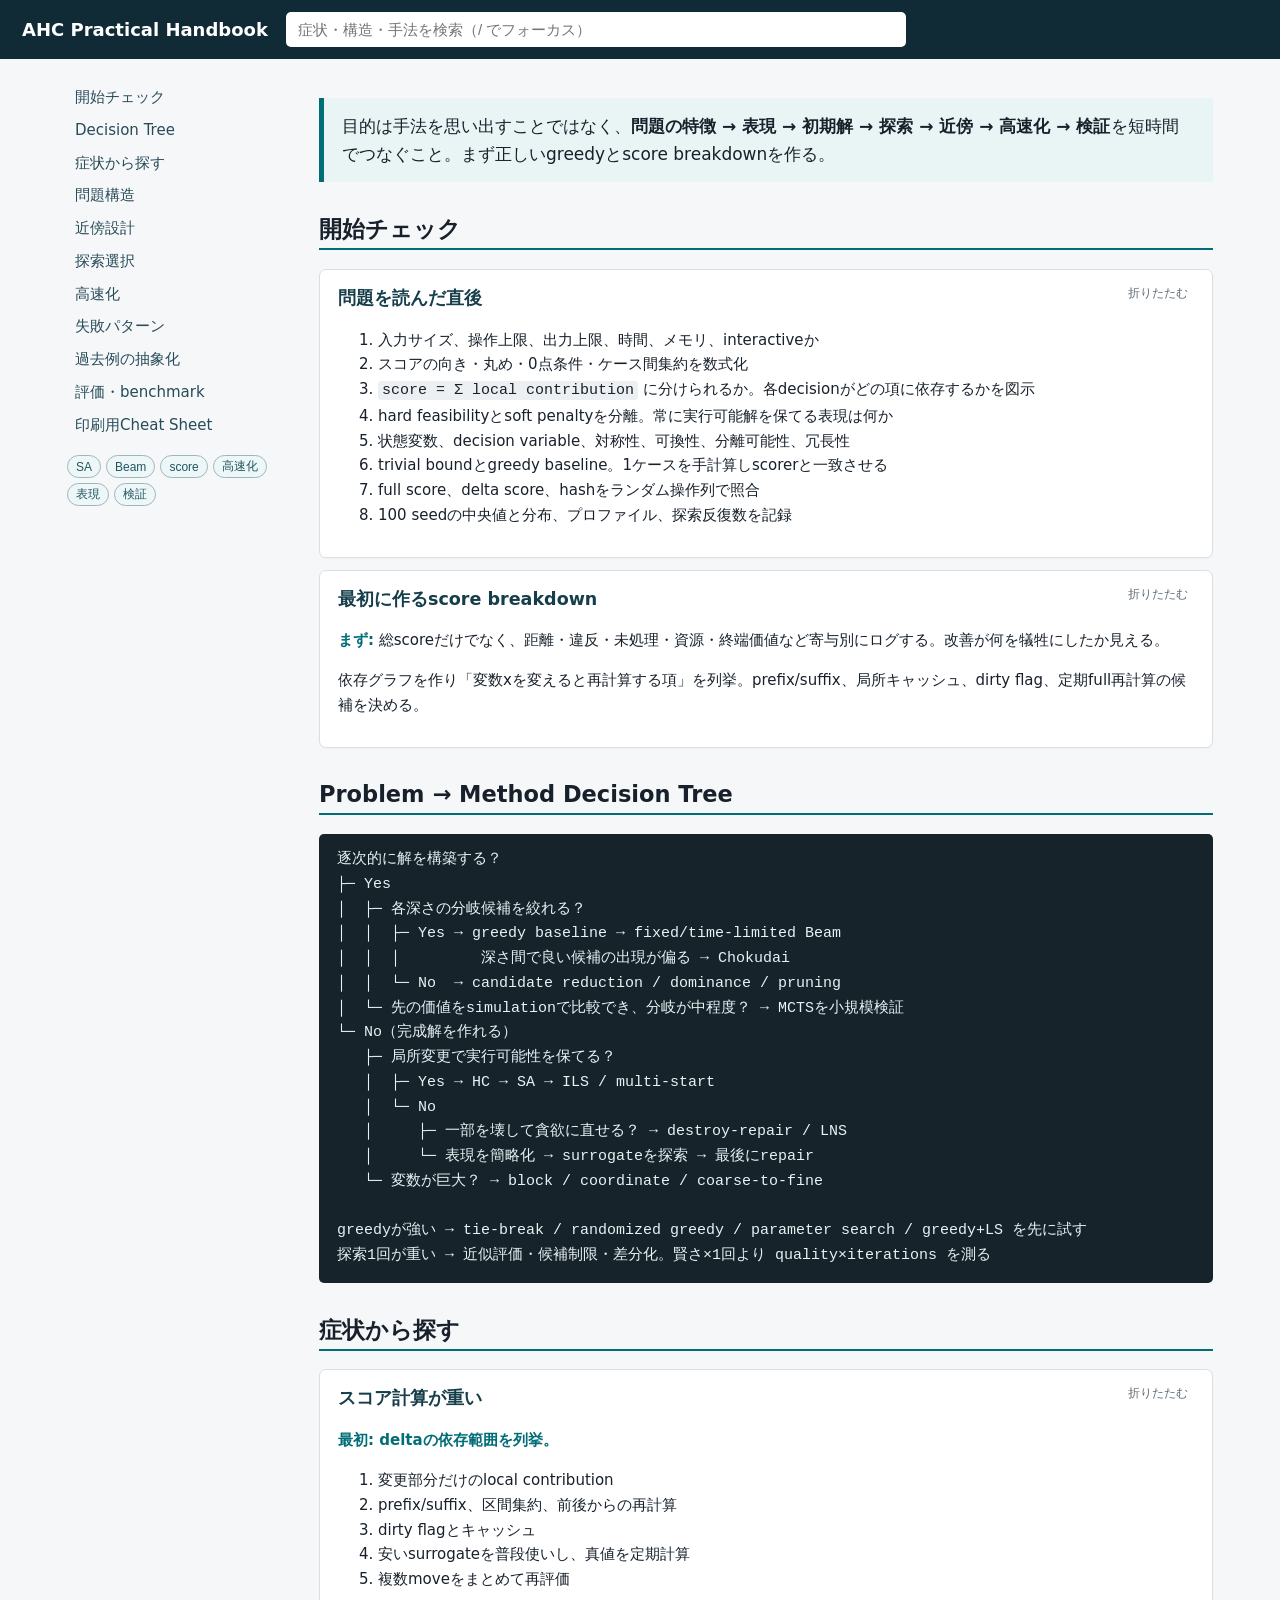
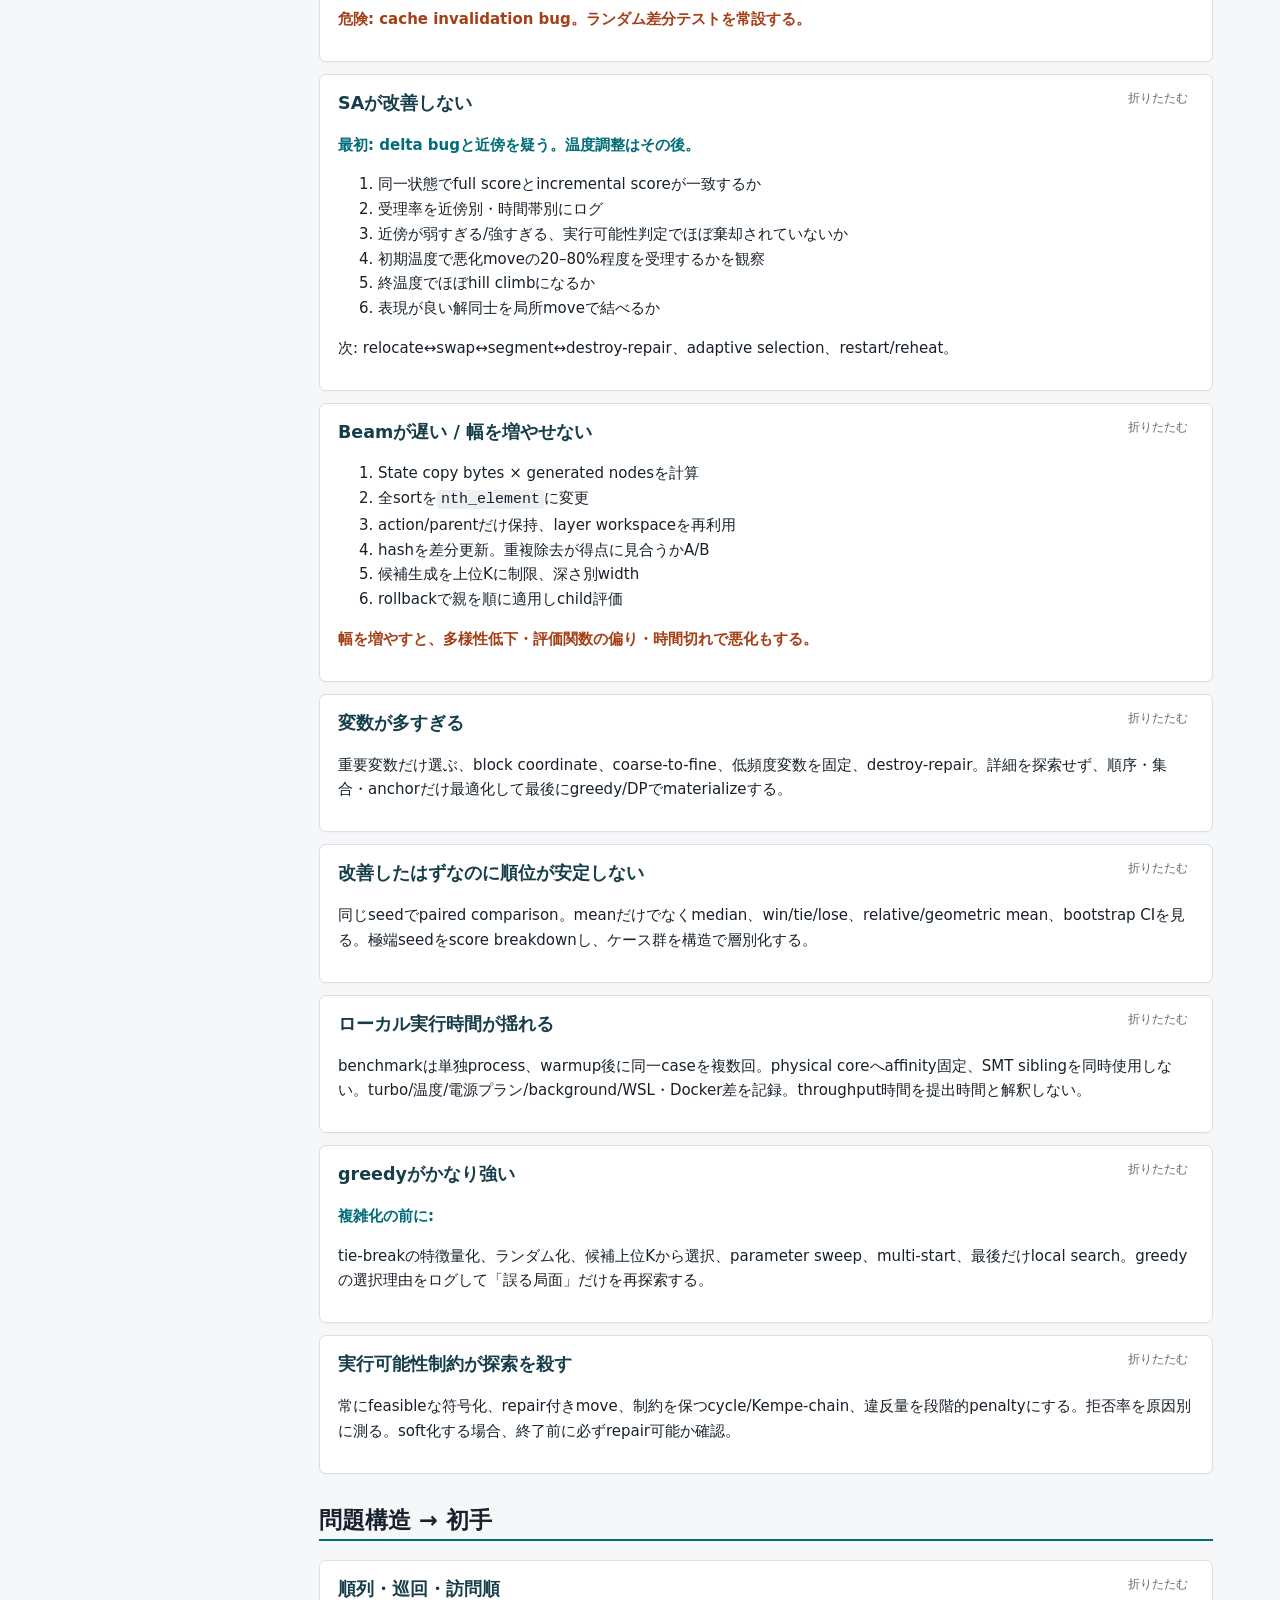
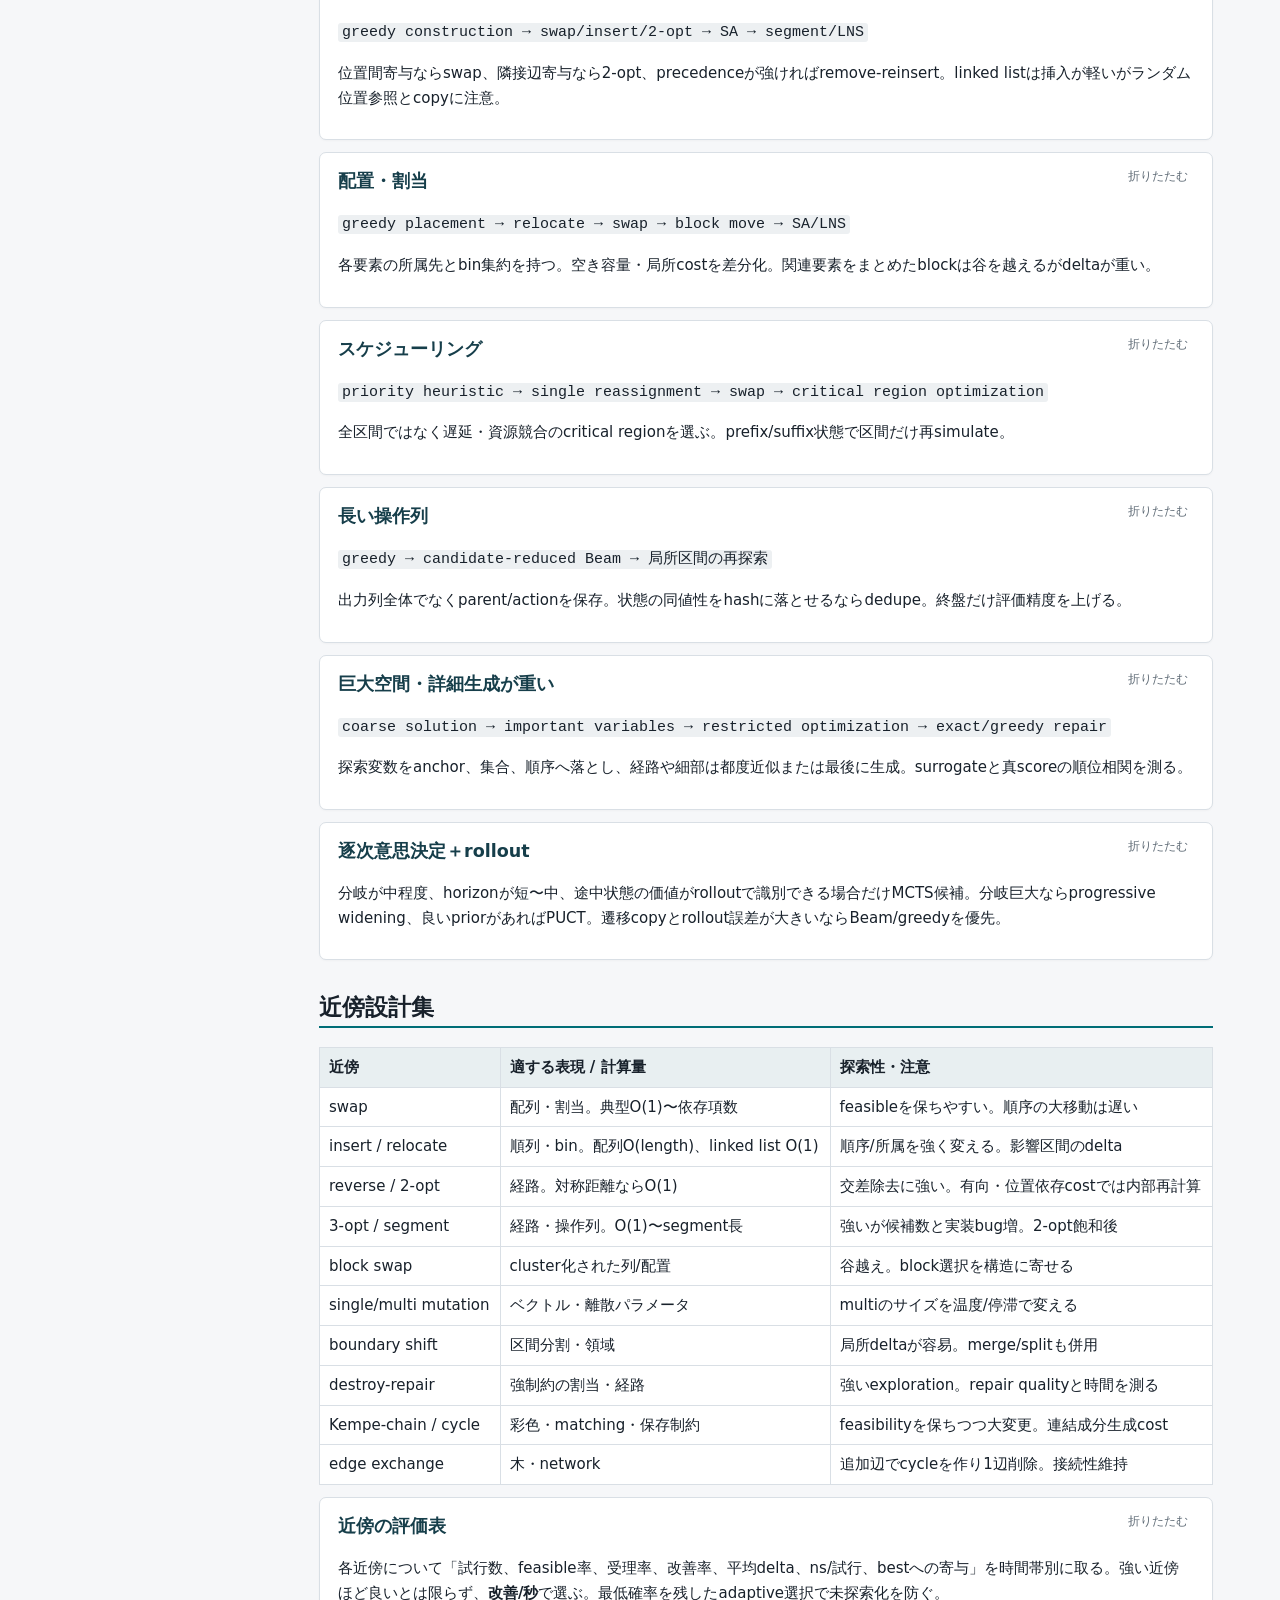
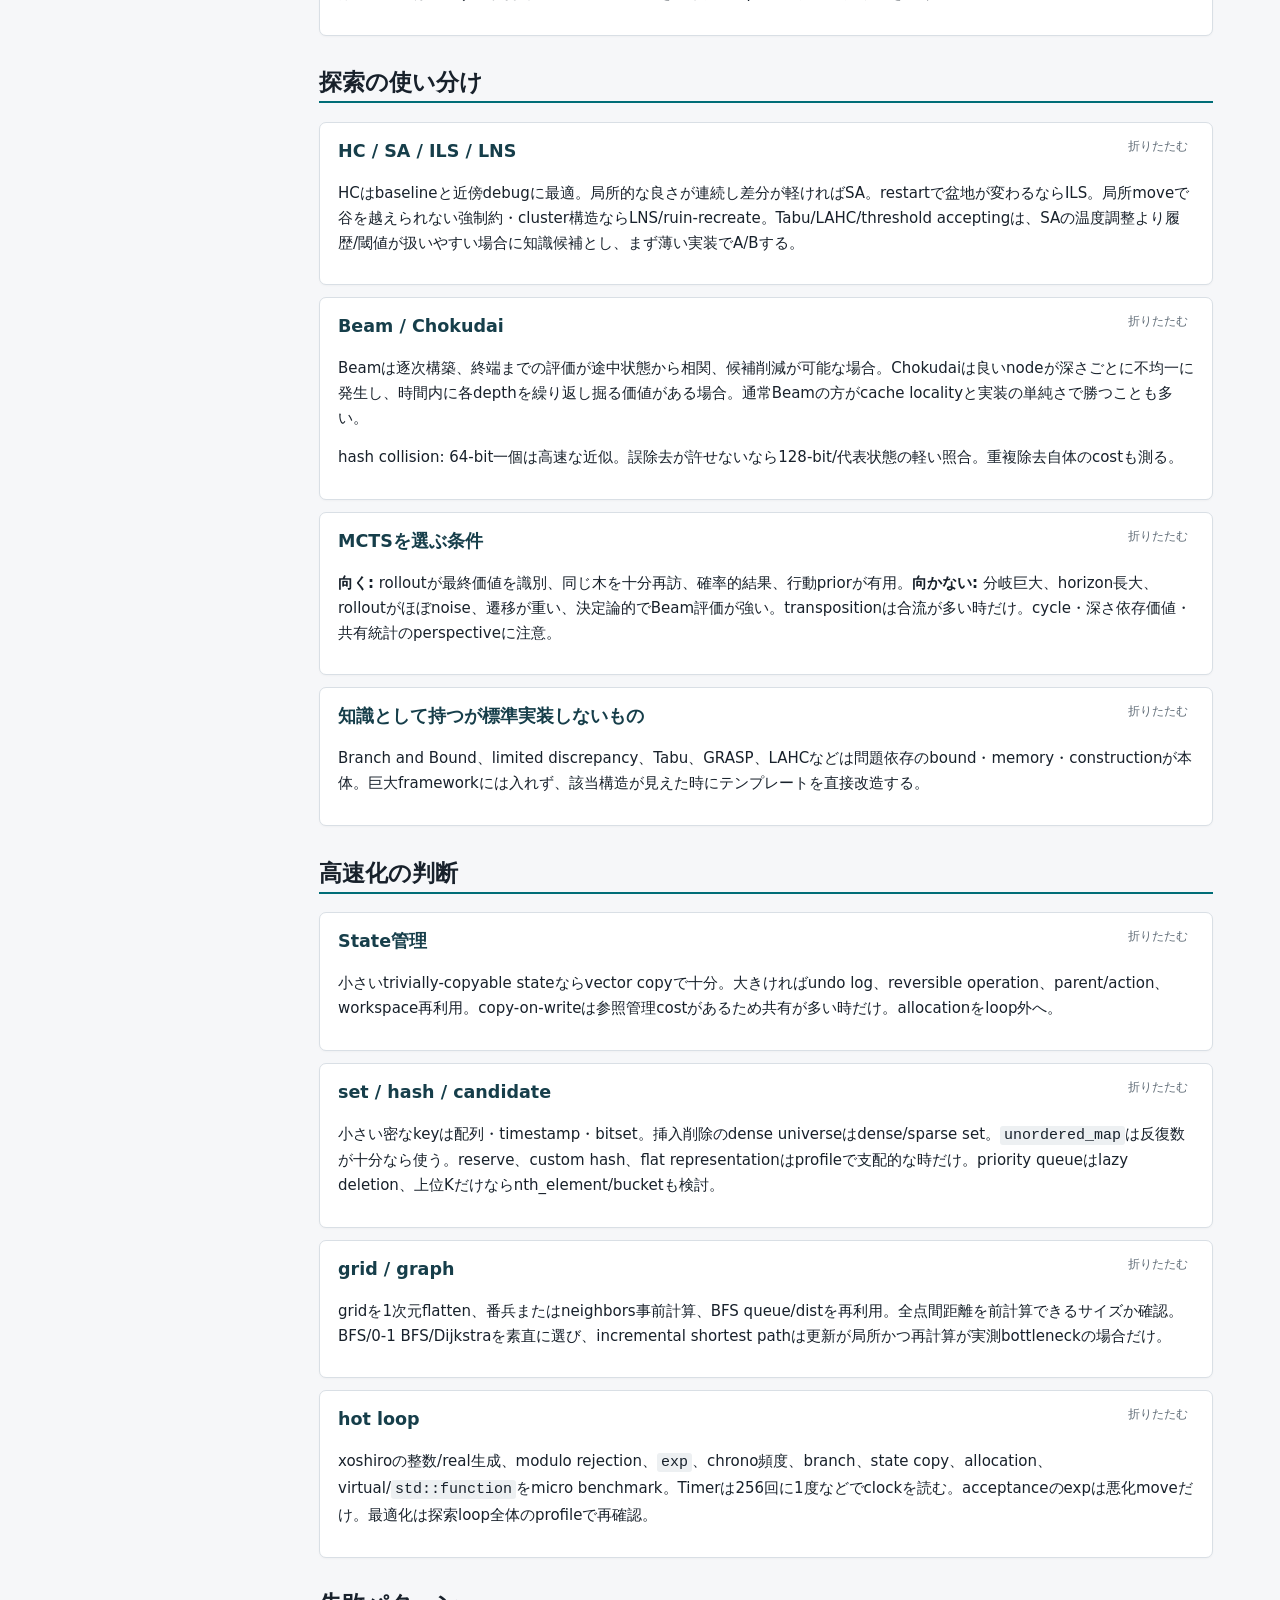
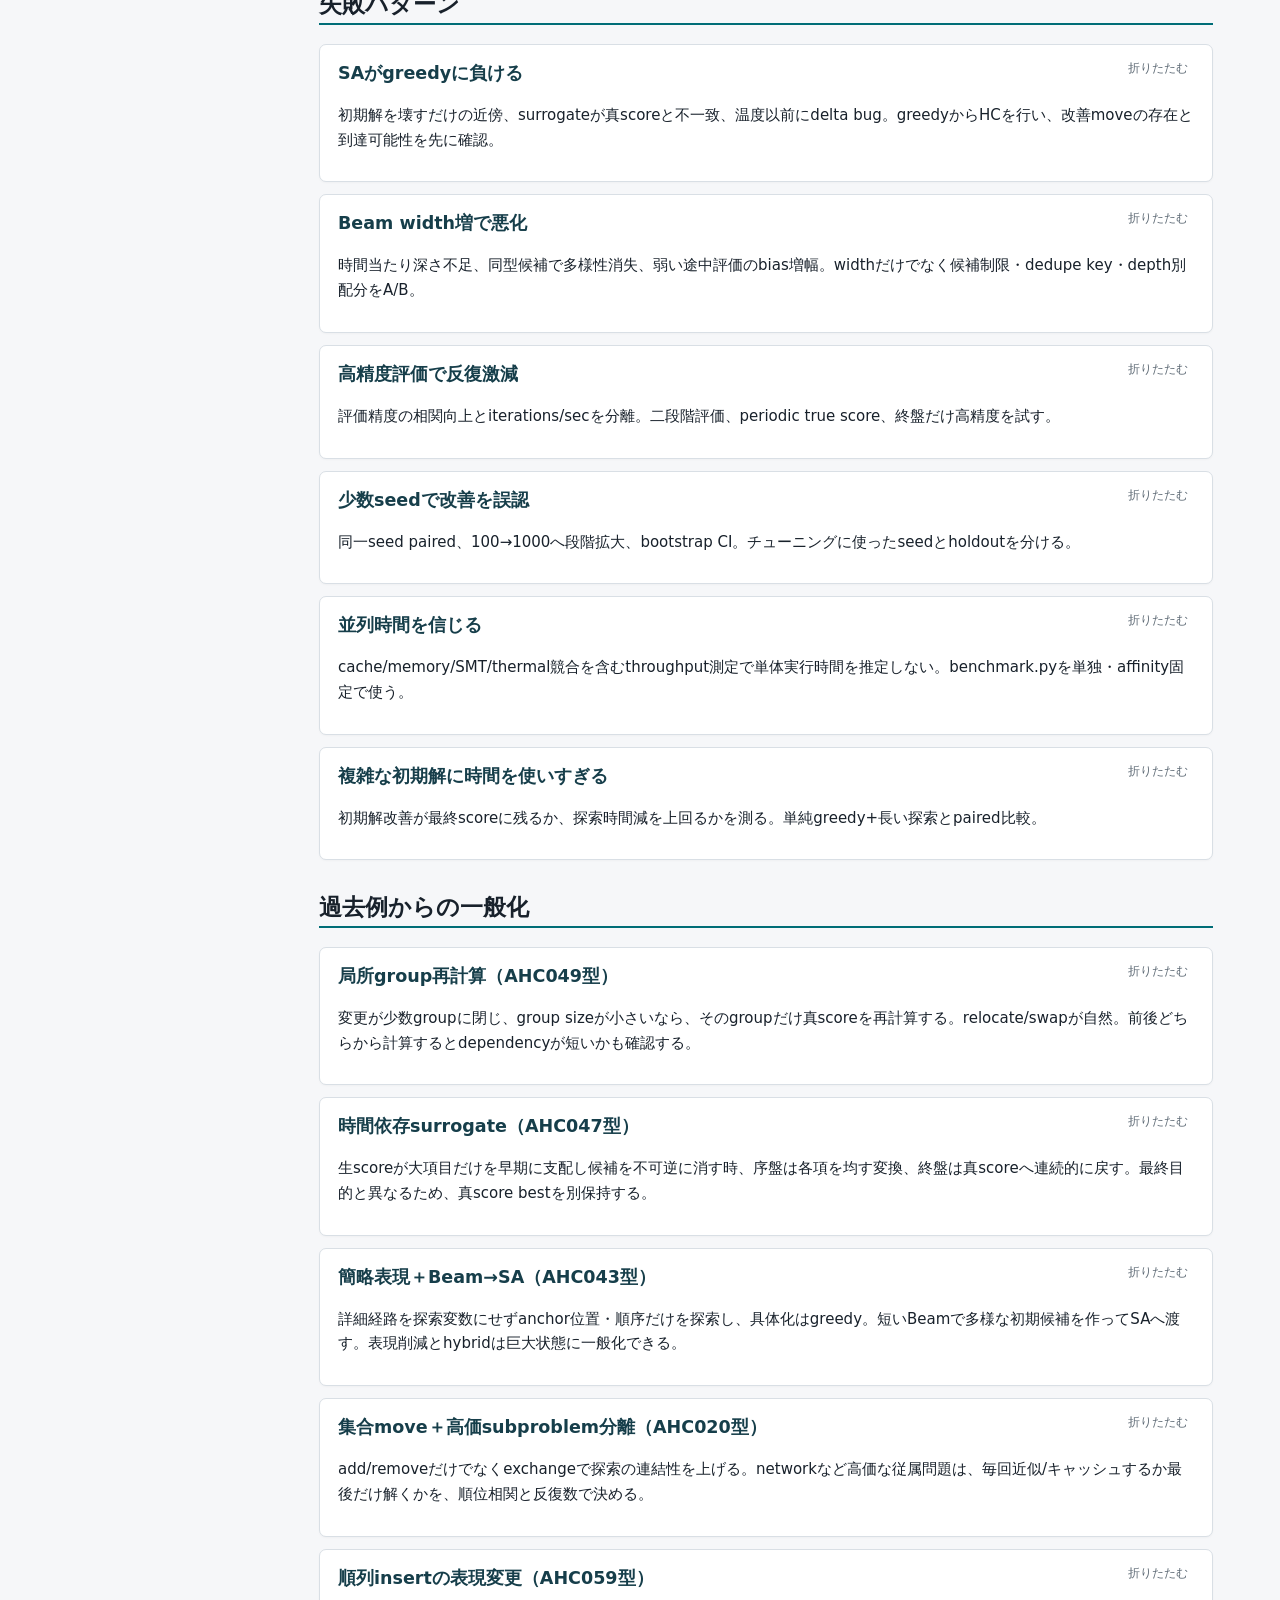
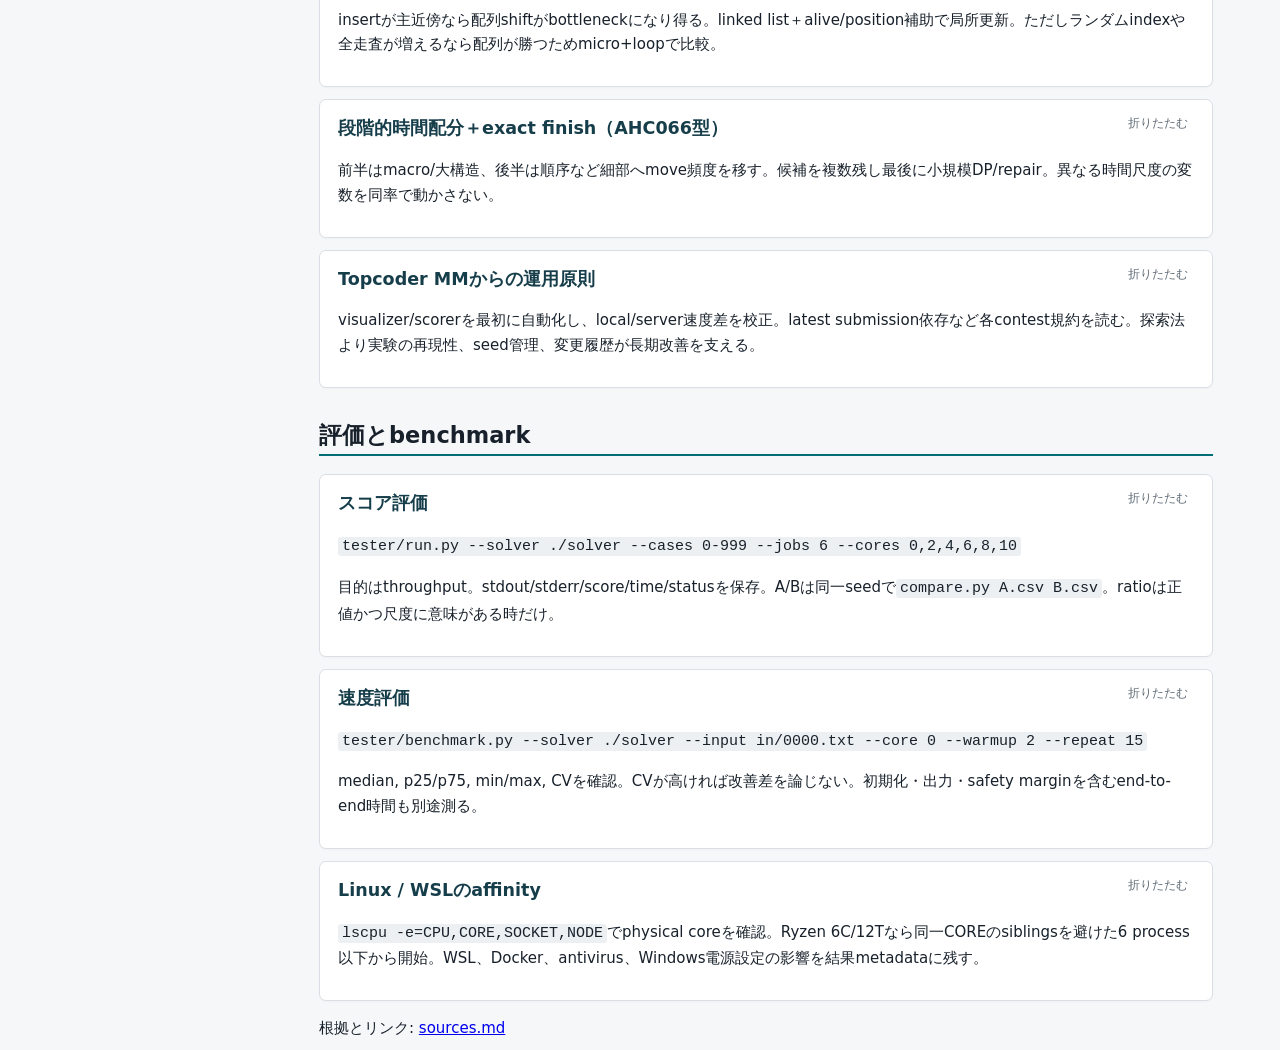
==== handbook/index.html @ 8c1219d6 "Initial heuristic toolkit" ====
<!doctype html><html lang="ja"><head><meta charset="utf-8"><meta name="viewport" content="width=device-width,initial-scale=1"><title>AHC Practical Handbook</title><link rel="stylesheet" href="css/style.css"></head><body>
<header><h1>AHC Practical Handbook</h1><input id="search" type="search" placeholder="症状・構造・手法を検索（/ でフォーカス）"></header>
<div class="layout"><aside class="sidebar"><nav>
<a href="#start">開始チェック</a><a href="#decision">Decision Tree</a><a href="#symptoms">症状から探す</a><a href="#patterns">問題構造</a><a href="#neighborhoods">近傍設計</a><a href="#algorithms">探索選択</a><a href="#speed">高速化</a><a href="#failures">失敗パターン</a><a href="#cases">過去例の抽象化</a><a href="#measurement">評価・benchmark</a><a href="cheat-sheet.html">印刷用Cheat Sheet</a>
</nav><div class="tags"><button class="tag-filter" data-tag="sa">SA</button><button class="tag-filter" data-tag="beam">Beam</button><button class="tag-filter" data-tag="score">score</button><button class="tag-filter" data-tag="speed">高速化</button><button class="tag-filter" data-tag="representation">表現</button><button class="tag-filter" data-tag="test">検証</button></div></aside><main>
<p class="lead">目的は手法を思い出すことではなく、<strong>問題の特徴 → 表現 → 初期解 → 探索 → 近傍 → 高速化 → 検証</strong>を短時間でつなぐこと。まず正しいgreedyとscore breakdownを作る。</p>
<section id="start"><h2>開始チェック</h2>
<article class="card" data-tags="score representation test"><h3>問題を読んだ直後</h3><ol><li>入力サイズ、操作上限、出力上限、時間、メモリ、interactiveか</li><li>スコアの向き・丸め・0点条件・ケース間集約を数式化</li><li><code>score = Σ local contribution</code> に分けられるか。各decisionがどの項に依存するかを図示</li><li>hard feasibilityとsoft penaltyを分離。常に実行可能解を保てる表現は何か</li><li>状態変数、decision variable、対称性、可換性、分離可能性、冗長性</li><li>trivial boundとgreedy baseline。1ケースを手計算しscorerと一致させる</li><li>full score、delta score、hashをランダム操作列で照合</li><li>100 seedの中央値と分布、プロファイル、探索反復数を記録</li></ol></article>
<article class="card" data-tags="score representation"><h3>最初に作るscore breakdown</h3><p><span class="first">まず:</span> 総scoreだけでなく、距離・違反・未処理・資源・終端価値など寄与別にログする。改善が何を犠牲にしたか見える。</p><p>依存グラフを作り「変数xを変えると再計算する項」を列挙。prefix/suffix、局所キャッシュ、dirty flag、定期full再計算の候補を決める。</p></article></section>

<section id="decision"><h2>Problem → Method Decision Tree</h2><div class="flow">逐次的に解を構築する？
├─ Yes
│  ├─ 各深さの分岐候補を絞れる？
│  │  ├─ Yes → greedy baseline → fixed/time-limited Beam
│  │  │         深さ間で良い候補の出現が偏る → Chokudai
│  │  └─ No  → candidate reduction / dominance / pruning
│  └─ 先の価値をsimulationで比較でき、分岐が中程度？ → MCTSを小規模検証
└─ No（完成解を作れる）
   ├─ 局所変更で実行可能性を保てる？
   │  ├─ Yes → HC → SA → ILS / multi-start
   │  └─ No
   │     ├─ 一部を壊して貪欲に直せる？ → destroy-repair / LNS
   │     └─ 表現を簡略化 → surrogateを探索 → 最後にrepair
   └─ 変数が巨大？ → block / coordinate / coarse-to-fine

greedyが強い → tie-break / randomized greedy / parameter search / greedy+LS を先に試す
探索1回が重い → 近似評価・候補制限・差分化。賢さ×1回より quality×iterations を測る</div></section>

<section id="symptoms"><h2>症状から探す</h2>
<article class="card" data-tags="score speed"><h3>スコア計算が重い</h3><p class="first">最初: deltaの依存範囲を列挙。</p><ol><li>変更部分だけのlocal contribution</li><li>prefix/suffix、区間集約、前後からの再計算</li><li>dirty flagとキャッシュ</li><li>安いsurrogateを普段使いし、真値を定期計算</li><li>複数moveをまとめて再評価</li></ol><p class="danger">危険: cache invalidation bug。ランダム差分テストを常設する。</p></article>
<article class="card" data-tags="sa score test"><h3>SAが改善しない</h3><p class="first">最初: delta bugと近傍を疑う。温度調整はその後。</p><ol><li>同一状態でfull scoreとincremental scoreが一致するか</li><li>受理率を近傍別・時間帯別にログ</li><li>近傍が弱すぎる/強すぎる、実行可能性判定でほぼ棄却されていないか</li><li>初期温度で悪化moveの20–80%程度を受理するかを観察</li><li>終温度でほぼhill climbになるか</li><li>表現が良い解同士を局所moveで結べるか</li></ol><p>次: relocate↔swap↔segment↔destroy-repair、adaptive selection、restart/reheat。</p></article>
<article class="card" data-tags="beam speed representation"><h3>Beamが遅い / 幅を増やせない</h3><ol><li>State copy bytes × generated nodesを計算</li><li>全sortを<code>nth_element</code>に変更</li><li>action/parentだけ保持、layer workspaceを再利用</li><li>hashを差分更新。重複除去が得点に見合うかA/B</li><li>候補生成を上位Kに制限、深さ別width</li><li>rollbackで親を順に適用しchild評価</li></ol><p class="danger">幅を増やすと、多様性低下・評価関数の偏り・時間切れで悪化もする。</p></article>
<article class="card" data-tags="representation score"><h3>変数が多すぎる</h3><p>重要変数だけ選ぶ、block coordinate、coarse-to-fine、低頻度変数を固定、destroy-repair。詳細を探索せず、順序・集合・anchorだけ最適化して最後にgreedy/DPでmaterializeする。</p></article>
<article class="card" data-tags="test score"><h3>改善したはずなのに順位が安定しない</h3><p>同じseedでpaired comparison。meanだけでなくmedian、win/tie/lose、relative/geometric mean、bootstrap CIを見る。極端seedをscore breakdownし、ケース群を構造で層別化する。</p></article>
<article class="card" data-tags="speed test"><h3>ローカル実行時間が揺れる</h3><p>benchmarkは単独process、warmup後に同一caseを複数回。physical coreへaffinity固定、SMT siblingを同時使用しない。turbo/温度/電源プラン/background/WSL・Docker差を記録。throughput時間を提出時間と解釈しない。</p></article>
<article class="card" data-tags="score representation"><h3>greedyがかなり強い</h3><p class="first">複雑化の前に:</p><p>tie-breakの特徴量化、ランダム化、候補上位Kから選択、parameter sweep、multi-start、最後だけlocal search。greedyの選択理由をログして「誤る局面」だけを再探索する。</p></article>
<article class="card" data-tags="sa representation"><h3>実行可能性制約が探索を殺す</h3><p>常にfeasibleな符号化、repair付きmove、制約を保つcycle/Kempe-chain、違反量を段階的penaltyにする。拒否率を原因別に測る。soft化する場合、終了前に必ずrepair可能か確認。</p></article>
</section>

<section id="patterns"><h2>問題構造 → 初手</h2>
<article class="card" data-tags="sa representation"><h3>順列・巡回・訪問順</h3><p><code>greedy construction → swap/insert/2-opt → SA → segment/LNS</code></p><p>位置間寄与ならswap、隣接辺寄与なら2-opt、precedenceが強ければremove-reinsert。linked listは挿入が軽いがランダム位置参照とcopyに注意。</p></article>
<article class="card" data-tags="sa representation"><h3>配置・割当</h3><p><code>greedy placement → relocate → swap → block move → SA/LNS</code></p><p>各要素の所属先とbin集約を持つ。空き容量・局所costを差分化。関連要素をまとめたblockは谷を越えるがdeltaが重い。</p></article>
<article class="card" data-tags="sa score"><h3>スケジューリング</h3><p><code>priority heuristic → single reassignment → swap → critical region optimization</code></p><p>全区間ではなく遅延・資源競合のcritical regionを選ぶ。prefix/suffix状態で区間だけ再simulate。</p></article>
<article class="card" data-tags="beam representation"><h3>長い操作列</h3><p><code>greedy → candidate-reduced Beam → 局所区間の再探索</code></p><p>出力列全体でなくparent/actionを保存。状態の同値性をhashに落とせるならdedupe。終盤だけ評価精度を上げる。</p></article>
<article class="card" data-tags="representation score"><h3>巨大空間・詳細生成が重い</h3><p><code>coarse solution → important variables → restricted optimization → exact/greedy repair</code></p><p>探索変数をanchor、集合、順序へ落とし、経路や細部は都度近似または最後に生成。surrogateと真scoreの順位相関を測る。</p></article>
<article class="card" data-tags="mcts"><h3>逐次意思決定＋rollout</h3><p>分岐が中程度、horizonが短〜中、途中状態の価値がrolloutで識別できる場合だけMCTS候補。分岐巨大ならprogressive widening、良いpriorがあればPUCT。遷移copyとrollout誤差が大きいならBeam/greedyを優先。</p></article></section>

<section id="neighborhoods"><h2>近傍設計集</h2><table><thead><tr><th>近傍</th><th>適する表現 / 計算量</th><th>探索性・注意</th></tr></thead><tbody>
<tr><td>swap</td><td>配列・割当。典型O(1)〜依存項数</td><td>feasibleを保ちやすい。順序の大移動は遅い</td></tr><tr><td>insert / relocate</td><td>順列・bin。配列O(length)、linked list O(1)</td><td>順序/所属を強く変える。影響区間のdelta</td></tr><tr><td>reverse / 2-opt</td><td>経路。対称距離ならO(1)</td><td>交差除去に強い。有向・位置依存costでは内部再計算</td></tr><tr><td>3-opt / segment</td><td>経路・操作列。O(1)〜segment長</td><td>強いが候補数と実装bug増。2-opt飽和後</td></tr><tr><td>block swap</td><td>cluster化された列/配置</td><td>谷越え。block選択を構造に寄せる</td></tr><tr><td>single/multi mutation</td><td>ベクトル・離散パラメータ</td><td>multiのサイズを温度/停滞で変える</td></tr><tr><td>boundary shift</td><td>区間分割・領域</td><td>局所deltaが容易。merge/splitも併用</td></tr><tr><td>destroy-repair</td><td>強制約の割当・経路</td><td>強いexploration。repair qualityと時間を測る</td></tr><tr><td>Kempe-chain / cycle</td><td>彩色・matching・保存制約</td><td>feasibilityを保ちつつ大変更。連結成分生成cost</td></tr><tr><td>edge exchange</td><td>木・network</td><td>追加辺でcycleを作り1辺削除。接続性維持</td></tr></tbody></table>
<article class="card" data-tags="sa test"><h3>近傍の評価表</h3><p>各近傍について「試行数、feasible率、受理率、改善率、平均delta、ns/試行、bestへの寄与」を時間帯別に取る。強い近傍ほど良いとは限らず、<strong>改善/秒</strong>で選ぶ。最低確率を残したadaptive選択で未探索化を防ぐ。</p></article></section>

<section id="algorithms"><h2>探索の使い分け</h2>
<article class="card" data-tags="sa"><h3>HC / SA / ILS / LNS</h3><p>HCはbaselineと近傍debugに最適。局所的な良さが連続し差分が軽ければSA。restartで盆地が変わるならILS。局所moveで谷を越えられない強制約・cluster構造ならLNS/ruin-recreate。Tabu/LAHC/threshold acceptingは、SAの温度調整より履歴/閾値が扱いやすい場合に知識候補とし、まず薄い実装でA/Bする。</p></article>
<article class="card" data-tags="beam"><h3>Beam / Chokudai</h3><p>Beamは逐次構築、終端までの評価が途中状態から相関、候補削減が可能な場合。Chokudaiは良いnodeが深さごとに不均一に発生し、時間内に各depthを繰り返し掘る価値がある場合。通常Beamの方がcache localityと実装の単純さで勝つことも多い。</p><p>hash collision: 64-bit一個は高速な近似。誤除去が許せないなら128-bit/代表状態の軽い照合。重複除去自体のcostも測る。</p></article>
<article class="card" data-tags="mcts"><h3>MCTSを選ぶ条件</h3><p><strong>向く:</strong> rolloutが最終価値を識別、同じ木を十分再訪、確率的結果、行動priorが有用。<strong>向かない:</strong> 分岐巨大、horizon長大、rolloutがほぼnoise、遷移が重い、決定論的でBeam評価が強い。transpositionは合流が多い時だけ。cycle・深さ依存価値・共有統計のperspectiveに注意。</p></article>
<article class="card" data-tags="representation"><h3>知識として持つが標準実装しないもの</h3><p>Branch and Bound、limited discrepancy、Tabu、GRASP、LAHCなどは問題依存のbound・memory・constructionが本体。巨大frameworkには入れず、該当構造が見えた時にテンプレートを直接改造する。</p></article></section>

<section id="speed"><h2>高速化の判断</h2>
<article class="card" data-tags="speed representation"><h3>State管理</h3><p>小さいtrivially-copyable stateならvector copyで十分。大きければundo log、reversible operation、parent/action、workspace再利用。copy-on-writeは参照管理costがあるため共有が多い時だけ。allocationをloop外へ。</p></article>
<article class="card" data-tags="speed"><h3>set / hash / candidate</h3><p>小さい密なkeyは配列・timestamp・bitset。挿入削除のdense universeはdense/sparse set。<code>unordered_map</code>は反復数が十分なら使う。reserve、custom hash、flat representationはprofileで支配的な時だけ。priority queueはlazy deletion、上位Kだけならnth_element/bucketも検討。</p></article>
<article class="card" data-tags="speed"><h3>grid / graph</h3><p>gridを1次元flatten、番兵またはneighbors事前計算、BFS queue/distを再利用。全点間距離を前計算できるサイズか確認。BFS/0-1 BFS/Dijkstraを素直に選び、incremental shortest pathは更新が局所かつ再計算が実測bottleneckの場合だけ。</p></article>
<article class="card" data-tags="speed sa"><h3>hot loop</h3><p>xoshiroの整数/real生成、modulo rejection、<code>exp</code>、chrono頻度、branch、state copy、allocation、virtual/<code>std::function</code>をmicro benchmark。Timerは256回に1度などでclockを読む。acceptanceのexpは悪化moveだけ。最適化は探索loop全体のprofileで再確認。</p></article></section>

<section id="failures"><h2>失敗パターン</h2>
<article class="card" data-tags="sa score"><h3>SAがgreedyに負ける</h3><p>初期解を壊すだけの近傍、surrogateが真scoreと不一致、温度以前にdelta bug。greedyからHCを行い、改善moveの存在と到達可能性を先に確認。</p></article>
<article class="card" data-tags="beam speed"><h3>Beam width増で悪化</h3><p>時間当たり深さ不足、同型候補で多様性消失、弱い途中評価のbias増幅。widthだけでなく候補制限・dedupe key・depth別配分をA/B。</p></article>
<article class="card" data-tags="score speed"><h3>高精度評価で反復激減</h3><p>評価精度の相関向上とiterations/secを分離。二段階評価、periodic true score、終盤だけ高精度を試す。</p></article>
<article class="card" data-tags="test"><h3>少数seedで改善を誤認</h3><p>同一seed paired、100→1000へ段階拡大、bootstrap CI。チューニングに使ったseedとholdoutを分ける。</p></article>
<article class="card" data-tags="speed"><h3>並列時間を信じる</h3><p>cache/memory/SMT/thermal競合を含むthroughput測定で単体実行時間を推定しない。benchmark.pyを単独・affinity固定で使う。</p></article>
<article class="card" data-tags="representation"><h3>複雑な初期解に時間を使いすぎる</h3><p>初期解改善が最終scoreに残るか、探索時間減を上回るかを測る。単純greedy+長い探索とpaired比較。</p></article></section>

<section id="cases"><h2>過去例からの一般化</h2>
<article class="card" data-tags="sa score"><h3>局所group再計算（AHC049型）</h3><p>変更が少数groupに閉じ、group sizeが小さいなら、そのgroupだけ真scoreを再計算する。relocate/swapが自然。前後どちらから計算するとdependencyが短いかも確認する。</p></article>
<article class="card" data-tags="score sa"><h3>時間依存surrogate（AHC047型）</h3><p>生scoreが大項目だけを早期に支配し候補を不可逆に消す時、序盤は各項を均す変換、終盤は真scoreへ連続的に戻す。最終目的と異なるため、真score bestを別保持する。</p></article>
<article class="card" data-tags="beam sa representation"><h3>簡略表現＋Beam→SA（AHC043型）</h3><p>詳細経路を探索変数にせずanchor位置・順序だけを探索し、具体化はgreedy。短いBeamで多様な初期候補を作ってSAへ渡す。表現削減とhybridは巨大状態に一般化できる。</p></article>
<article class="card" data-tags="sa representation"><h3>集合move＋高価subproblem分離（AHC020型）</h3><p>add/removeだけでなくexchangeで探索の連結性を上げる。networkなど高価な従属問題は、毎回近似/キャッシュするか最後だけ解くかを、順位相関と反復数で決める。</p></article>
<article class="card" data-tags="sa speed representation"><h3>順列insertの表現変更（AHC059型）</h3><p>insertが主近傍なら配列shiftがbottleneckになり得る。linked list＋alive/position補助で局所更新。ただしランダムindexや全走査が増えるなら配列が勝つためmicro+loopで比較。</p></article>
<article class="card" data-tags="sa representation"><h3>段階的時間配分＋exact finish（AHC066型）</h3><p>前半はmacro/大構造、後半は順序など細部へmove頻度を移す。候補を複数残し最後に小規模DP/repair。異なる時間尺度の変数を同率で動かさない。</p></article>
<article class="card" data-tags="test"><h3>Topcoder MMからの運用原則</h3><p>visualizer/scorerを最初に自動化し、local/server速度差を校正。latest submission依存など各contest規約を読む。探索法より実験の再現性、seed管理、変更履歴が長期改善を支える。</p></article></section>

<section id="measurement"><h2>評価とbenchmark</h2>
<article class="card" data-tags="test score"><h3>スコア評価</h3><p><code>tester/run.py --solver ./solver --cases 0-999 --jobs 6 --cores 0,2,4,6,8,10</code></p><p>目的はthroughput。stdout/stderr/score/time/statusを保存。A/Bは同一seedで<code>compare.py A.csv B.csv</code>。ratioは正値かつ尺度に意味がある時だけ。</p></article>
<article class="card" data-tags="test speed"><h3>速度評価</h3><p><code>tester/benchmark.py --solver ./solver --input in/0000.txt --core 0 --warmup 2 --repeat 15</code></p><p>median, p25/p75, min/max, CVを確認。CVが高ければ改善差を論じない。初期化・出力・safety marginを含むend-to-end時間も別途測る。</p></article>
<article class="card" data-tags="test speed"><h3>Linux / WSLのaffinity</h3><p><code>lscpu -e=CPU,CORE,SOCKET,NODE</code>でphysical coreを確認。Ryzen 6C/12Tなら同一COREのsiblingsを避けた6 process以下から開始。WSL、Docker、antivirus、Windows電源設定の影響を結果metadataに残す。</p></article></section>
<p class="no-results">一致する項目がありません。</p><p>根拠とリンク: <a href="data/sources.md">sources.md</a></p>
</main></div><script src="js/app.js"></script></body></html>
---- handbook/css/style.css ----
:root{--bg:#f6f7f9;--panel:#fff;--ink:#18212b;--muted:#5f6b76;--accent:#006d77;--warn:#a53f18;--line:#d9dfe5}
*{box-sizing:border-box}html{scroll-behavior:smooth}body{margin:0;background:var(--bg);color:var(--ink);font:15px/1.65 system-ui,-apple-system,sans-serif}
header{position:sticky;top:0;z-index:2;background:#102a36;color:#fff;padding:12px 22px;display:flex;gap:18px;align-items:center}header h1{font-size:18px;margin:0;white-space:nowrap}#search{width:min(620px,65vw);padding:9px 12px;border:0;border-radius:5px;font-size:15px}
.layout{display:grid;grid-template-columns:230px minmax(0,900px);gap:22px;max-width:1190px;margin:0 auto;padding:22px}.sidebar{position:sticky;top:74px;align-self:start}.sidebar a{display:block;color:#274b58;text-decoration:none;padding:4px 8px}.sidebar a:hover{background:#e1edf0}.tags{display:flex;flex-wrap:wrap;gap:5px;margin-top:14px}.tag,.tag-filter{border:1px solid #9db6bc;border-radius:999px;background:#eef7f8;color:#1f5660;padding:2px 8px;font-size:12px}.tag-filter{cursor:pointer}.tag-filter.active{background:var(--accent);color:#fff}
main h2{border-bottom:2px solid var(--accent);padding-top:10px}.lead{font-size:17px;background:#e9f4f5;border-left:5px solid var(--accent);padding:14px 18px}.card{background:var(--panel);border:1px solid var(--line);border-radius:7px;padding:14px 18px;margin:12px 0;box-shadow:0 1px 2px #00000008}.card h3{margin:0 0 6px;color:#163e4a}.card h4{margin:10px 0 2px}.first{font-weight:700;color:var(--accent)}.danger{color:var(--warn);font-weight:700}.flow{background:#17232b;color:#e7f2f3;padding:14px 18px;border-radius:5px;white-space:pre-wrap;font-family:ui-monospace,monospace}code{background:#edf0f2;padding:1px 4px;border-radius:3px}table{width:100%;border-collapse:collapse;background:#fff}th,td{border:1px solid var(--line);padding:7px 9px;text-align:left;vertical-align:top}th{background:#e8eff1}details{margin:8px 0}summary{cursor:pointer;font-weight:650}.hidden{display:none!important}.no-results{display:none;padding:30px;color:var(--muted)}
.collapse-button{float:right;border:0;background:transparent;color:var(--muted);cursor:pointer;font-size:12px}.collapsed>:not(h3):not(.collapse-button){display:none}.collapsed{padding-bottom:8px}
@media(max-width:780px){.layout{display:block;padding:12px}.sidebar{position:static;margin-bottom:15px}.sidebar nav{columns:2}header{align-items:flex-start;flex-direction:column;gap:7px}#search{width:100%}}
@media print{header,.sidebar{display:none}.layout{display:block;padding:0}.card{break-inside:avoid;box-shadow:none}body{background:#fff;font-size:11pt}a{color:#000}}
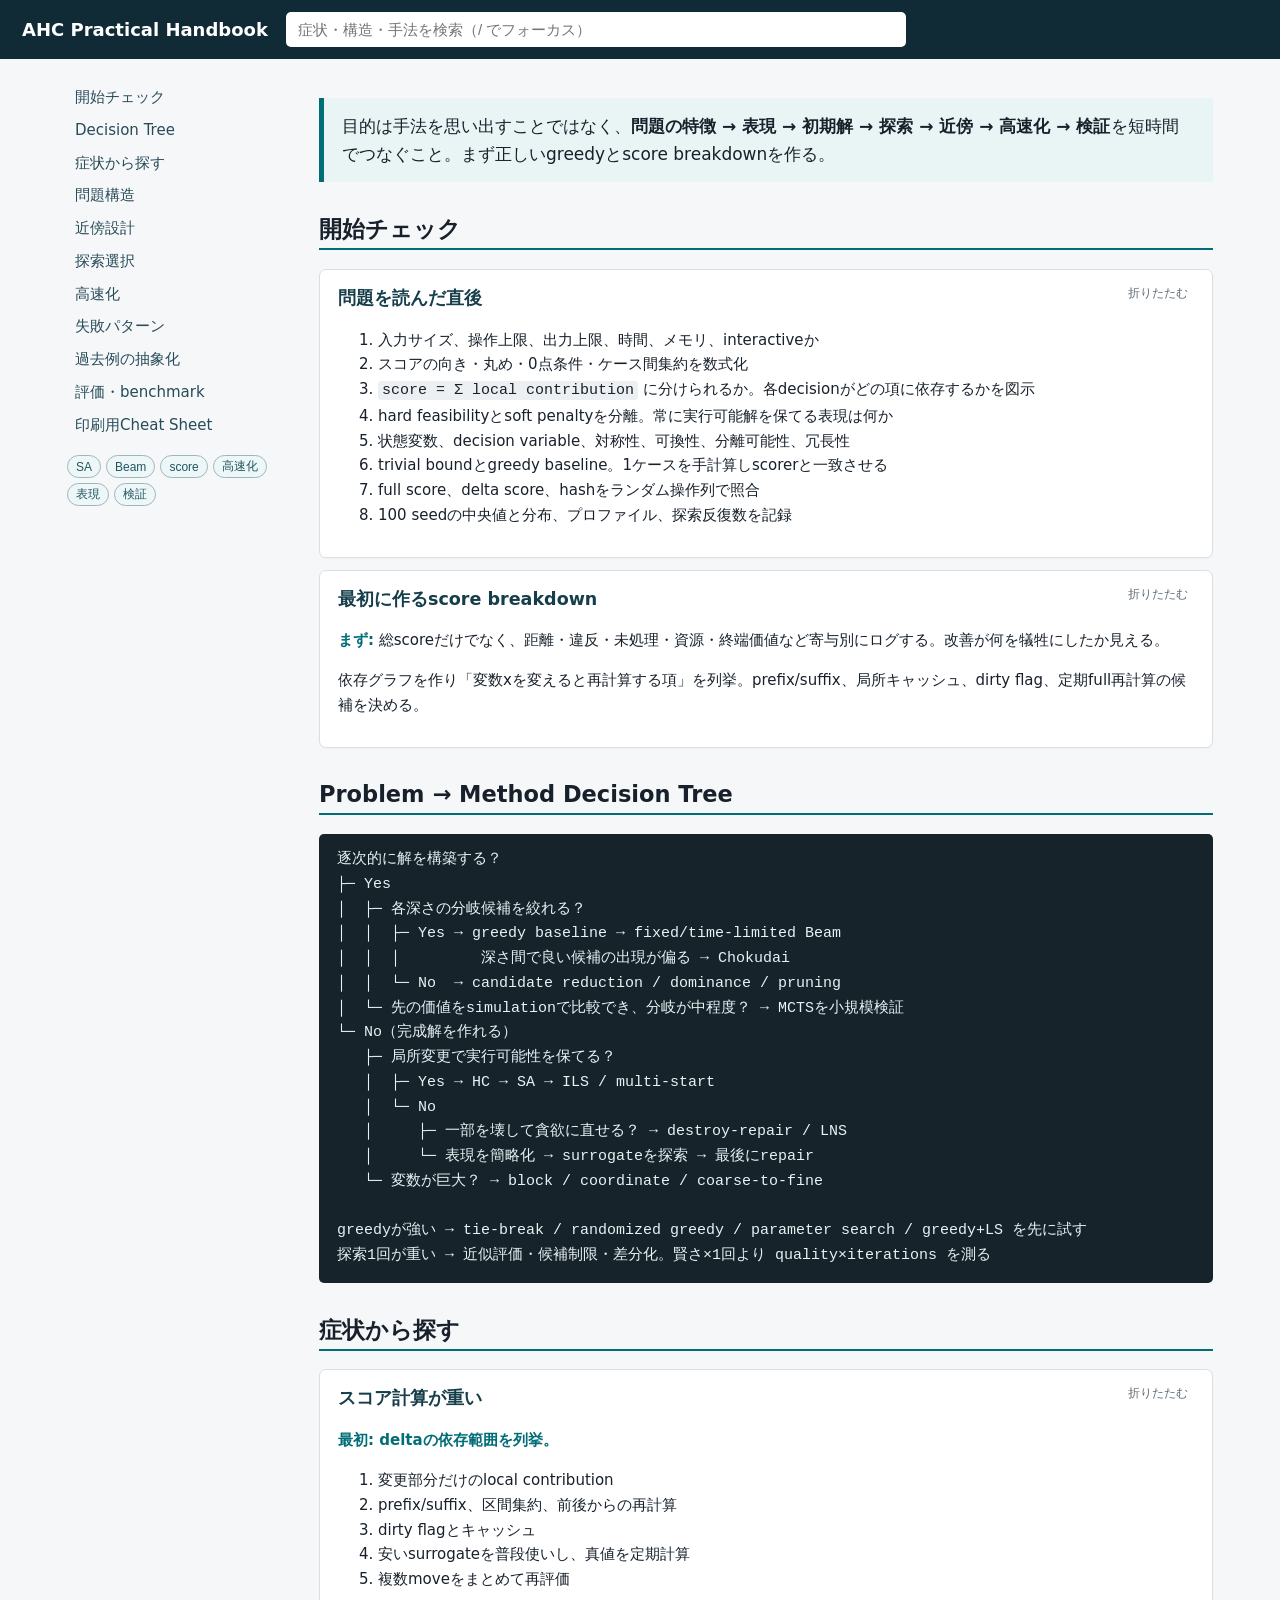
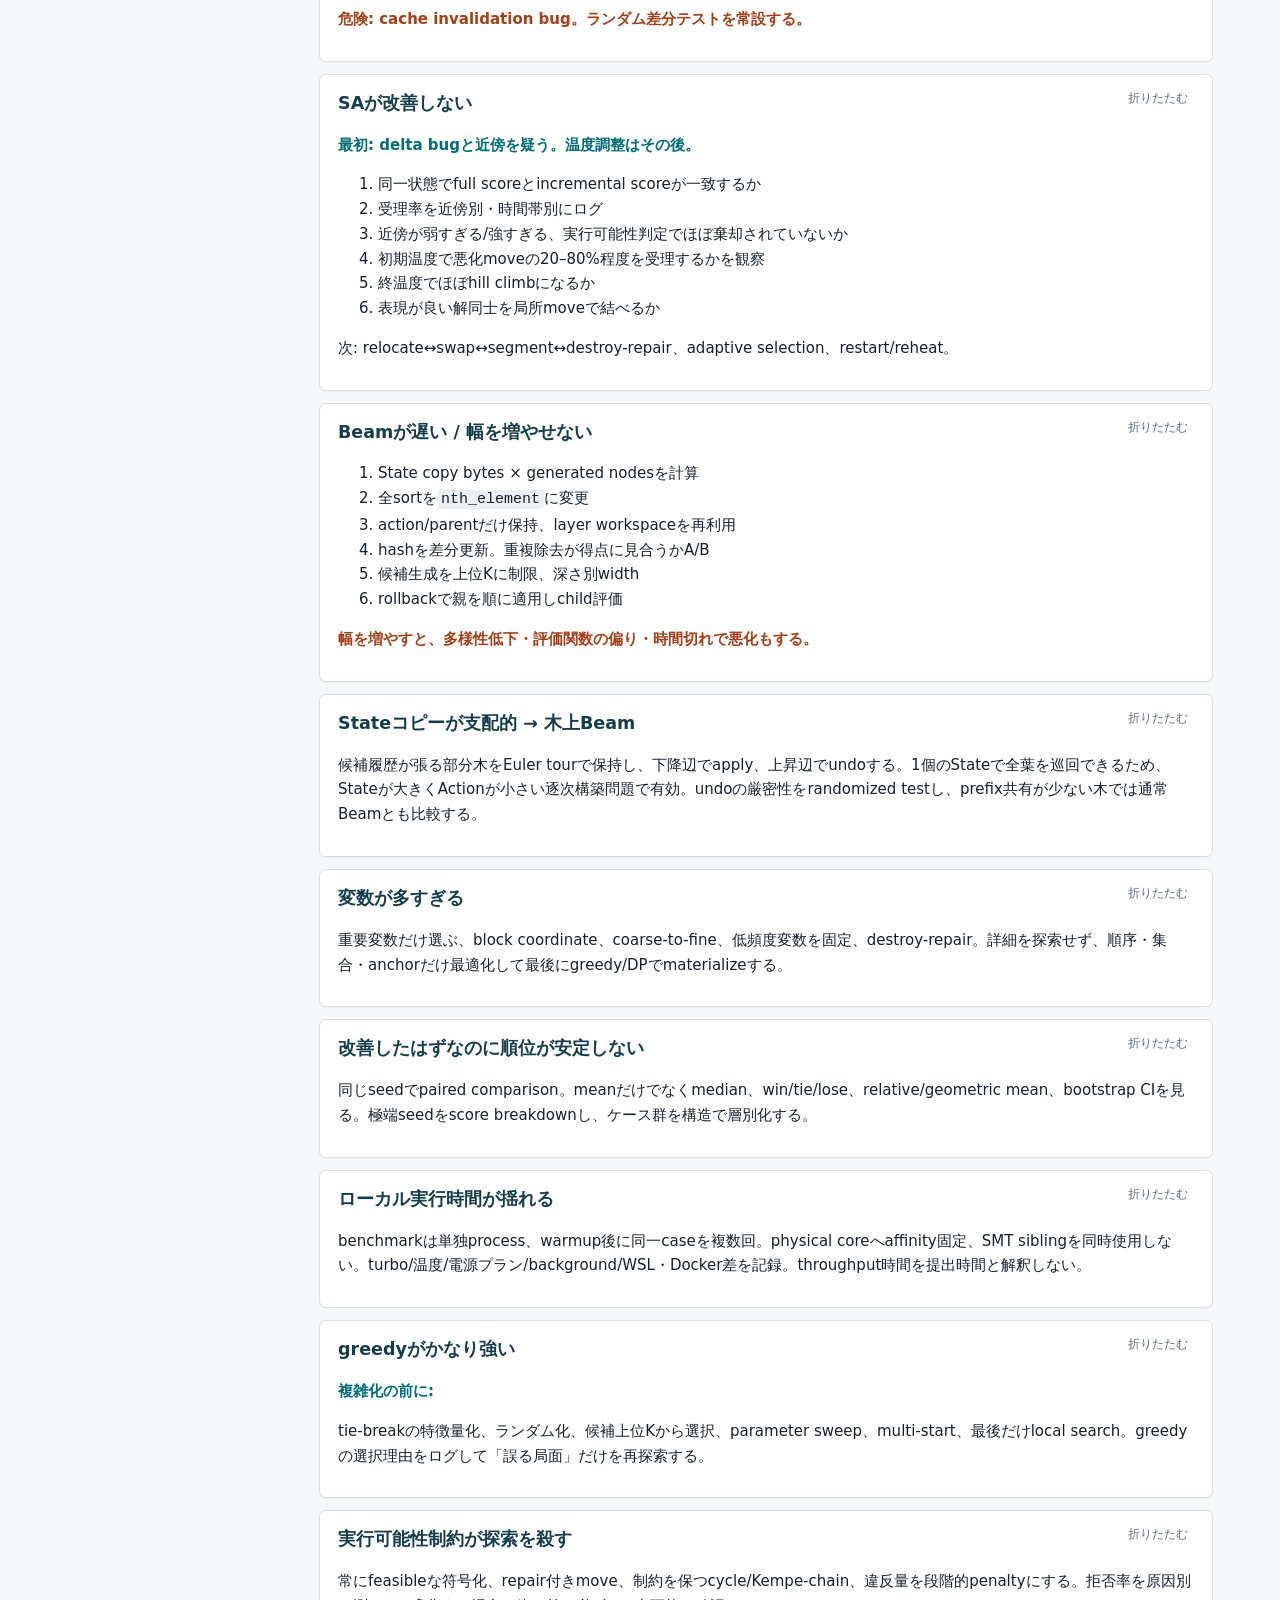
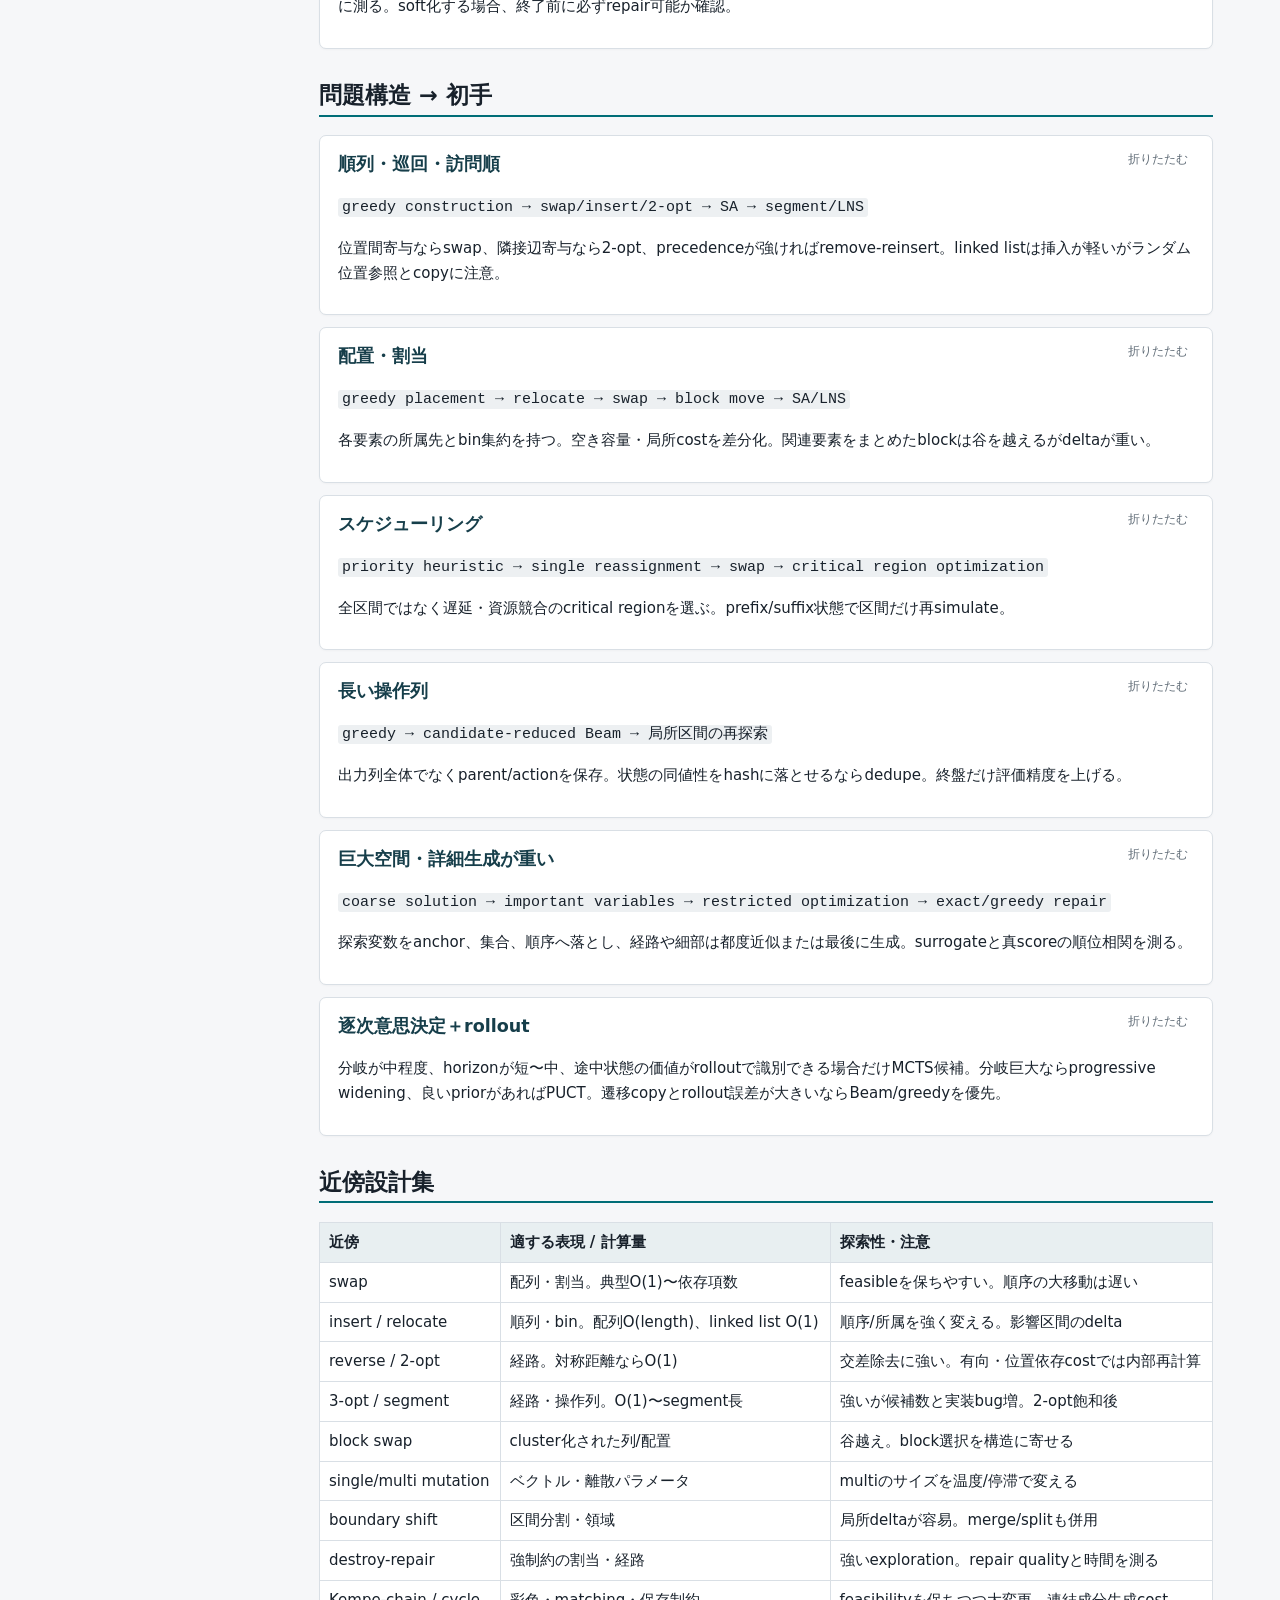
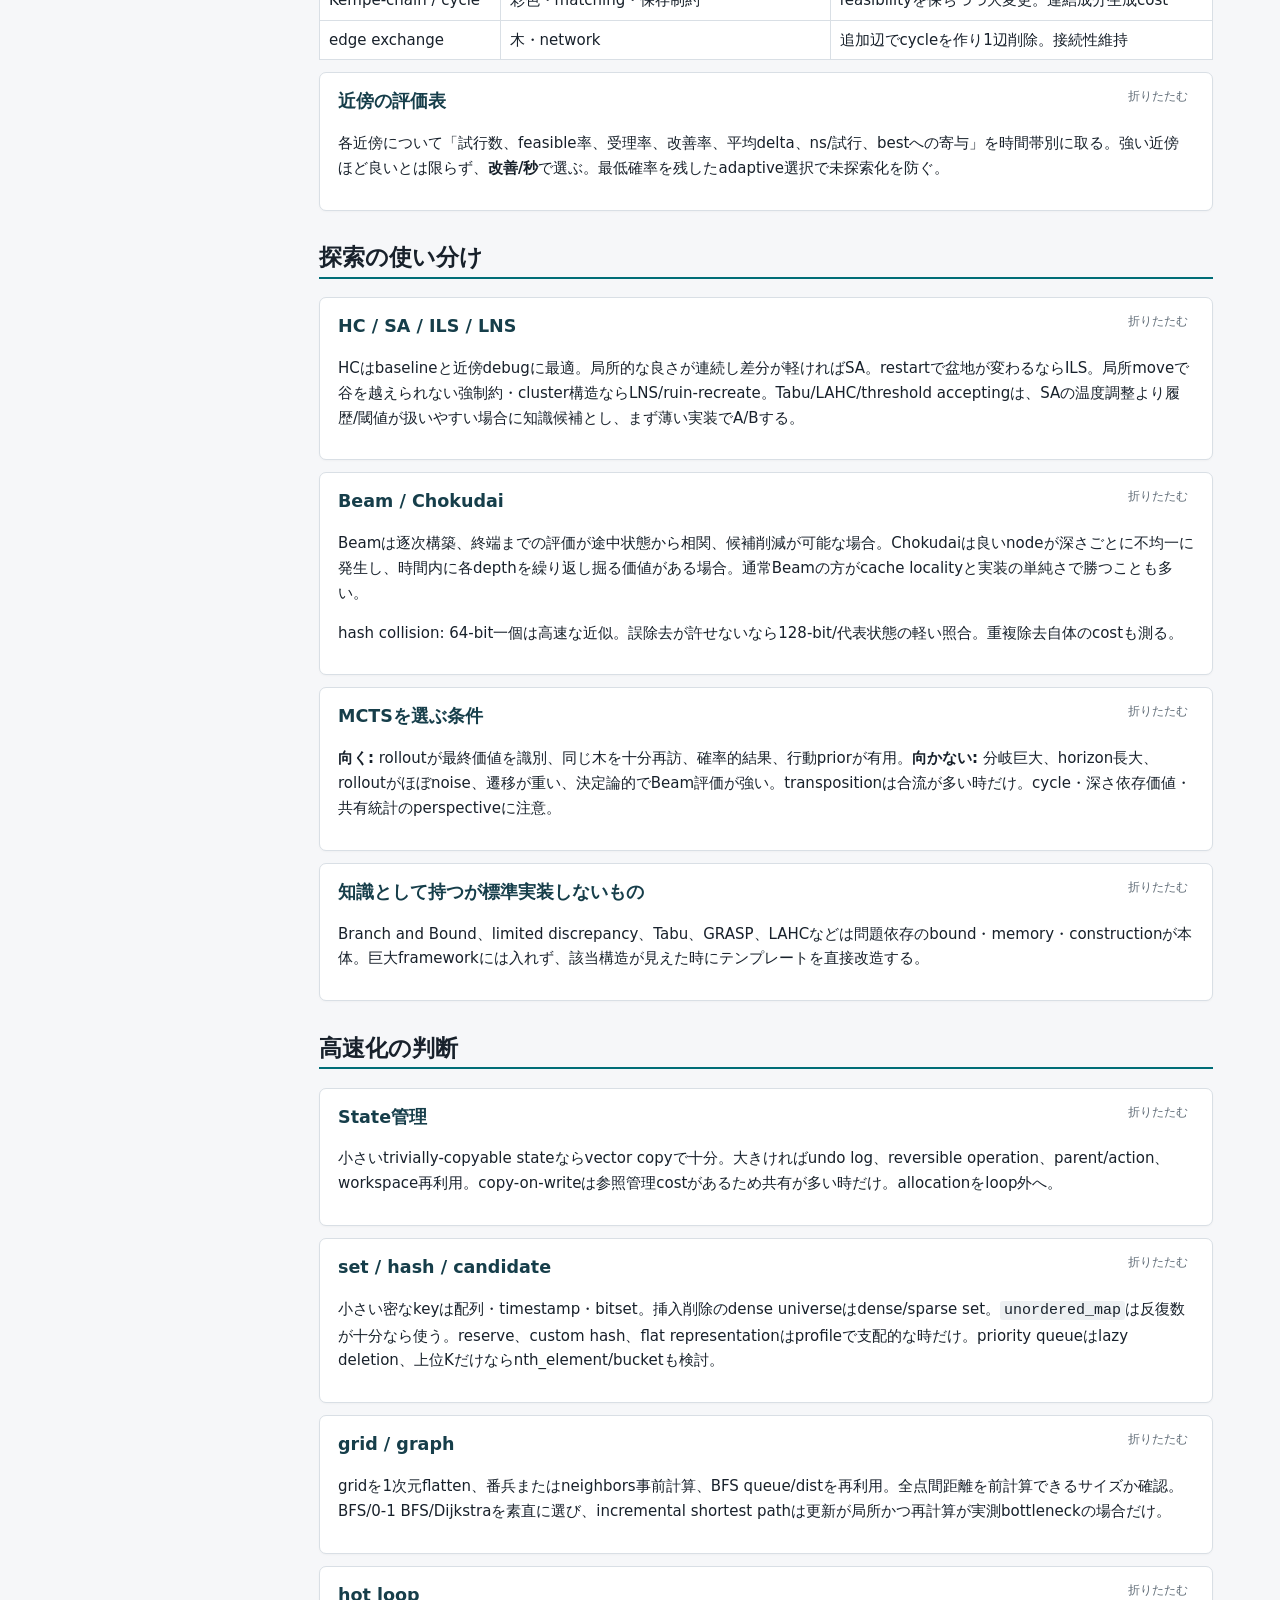
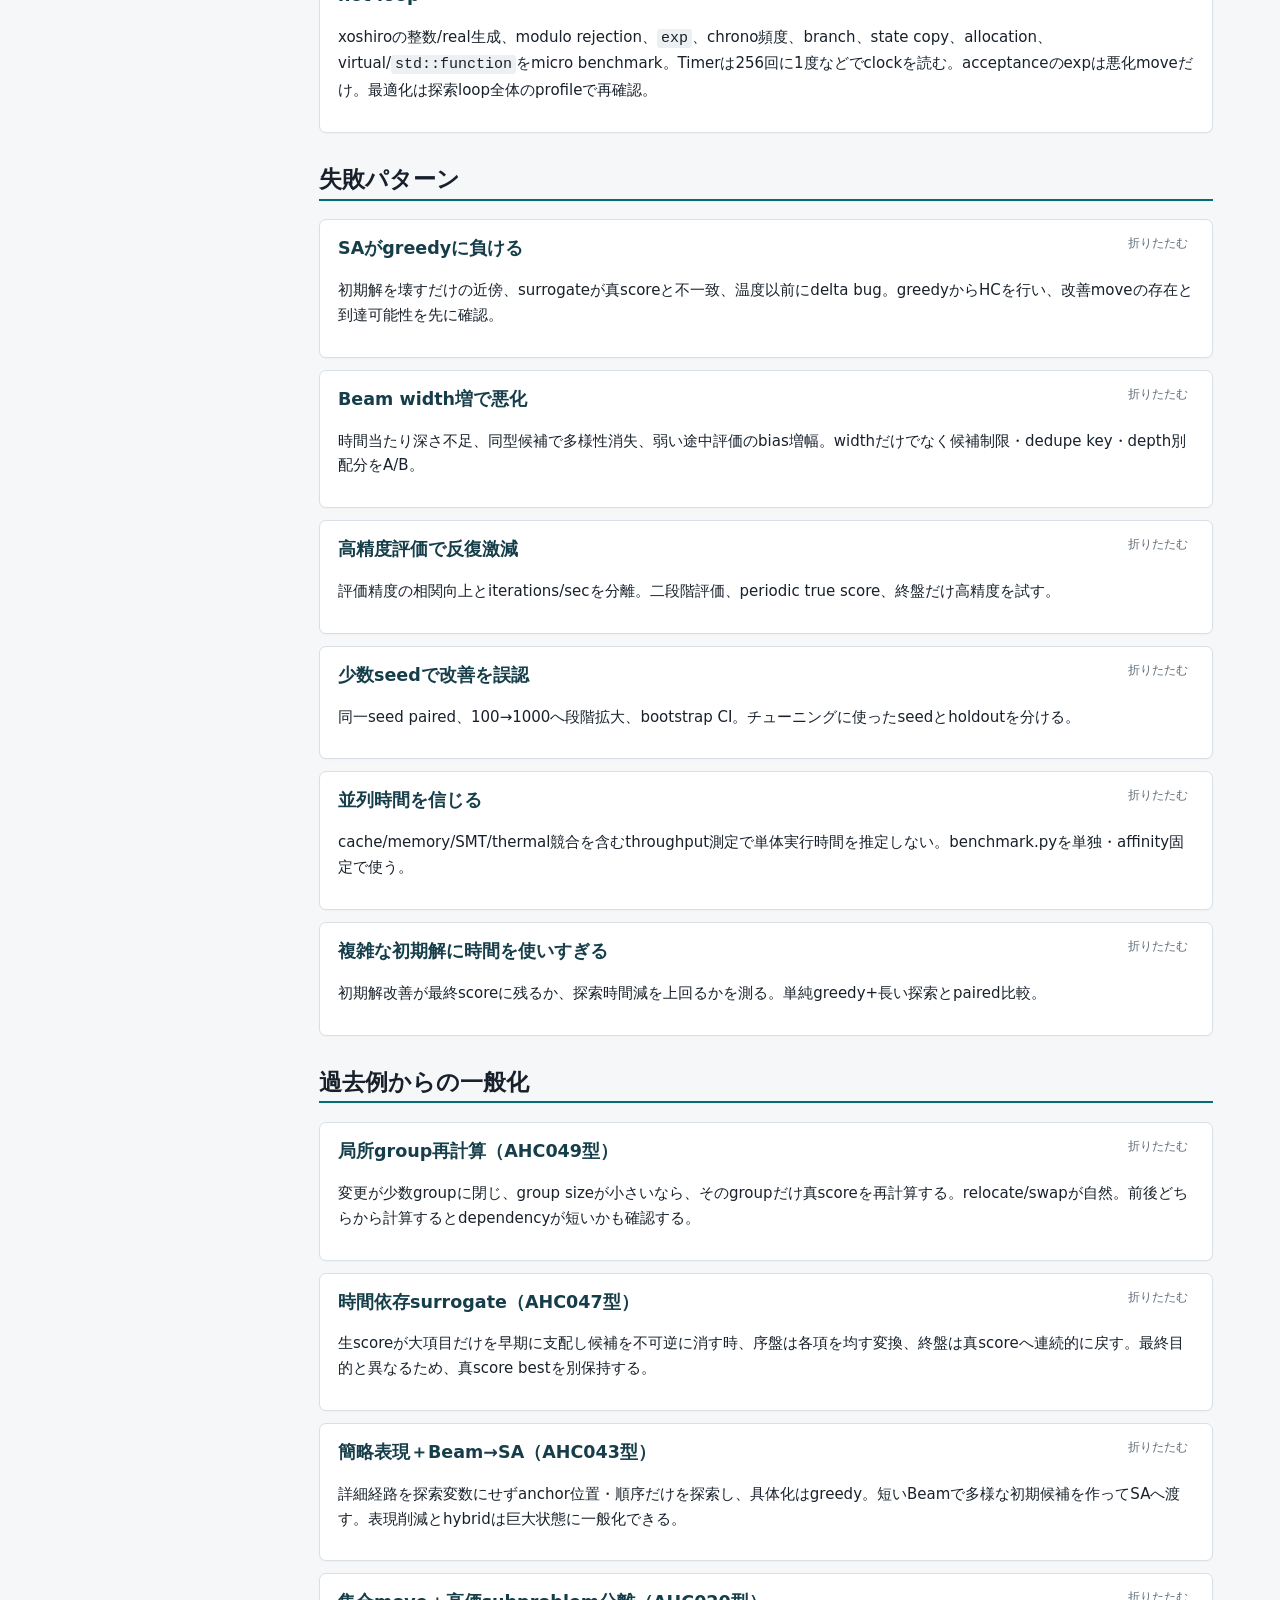
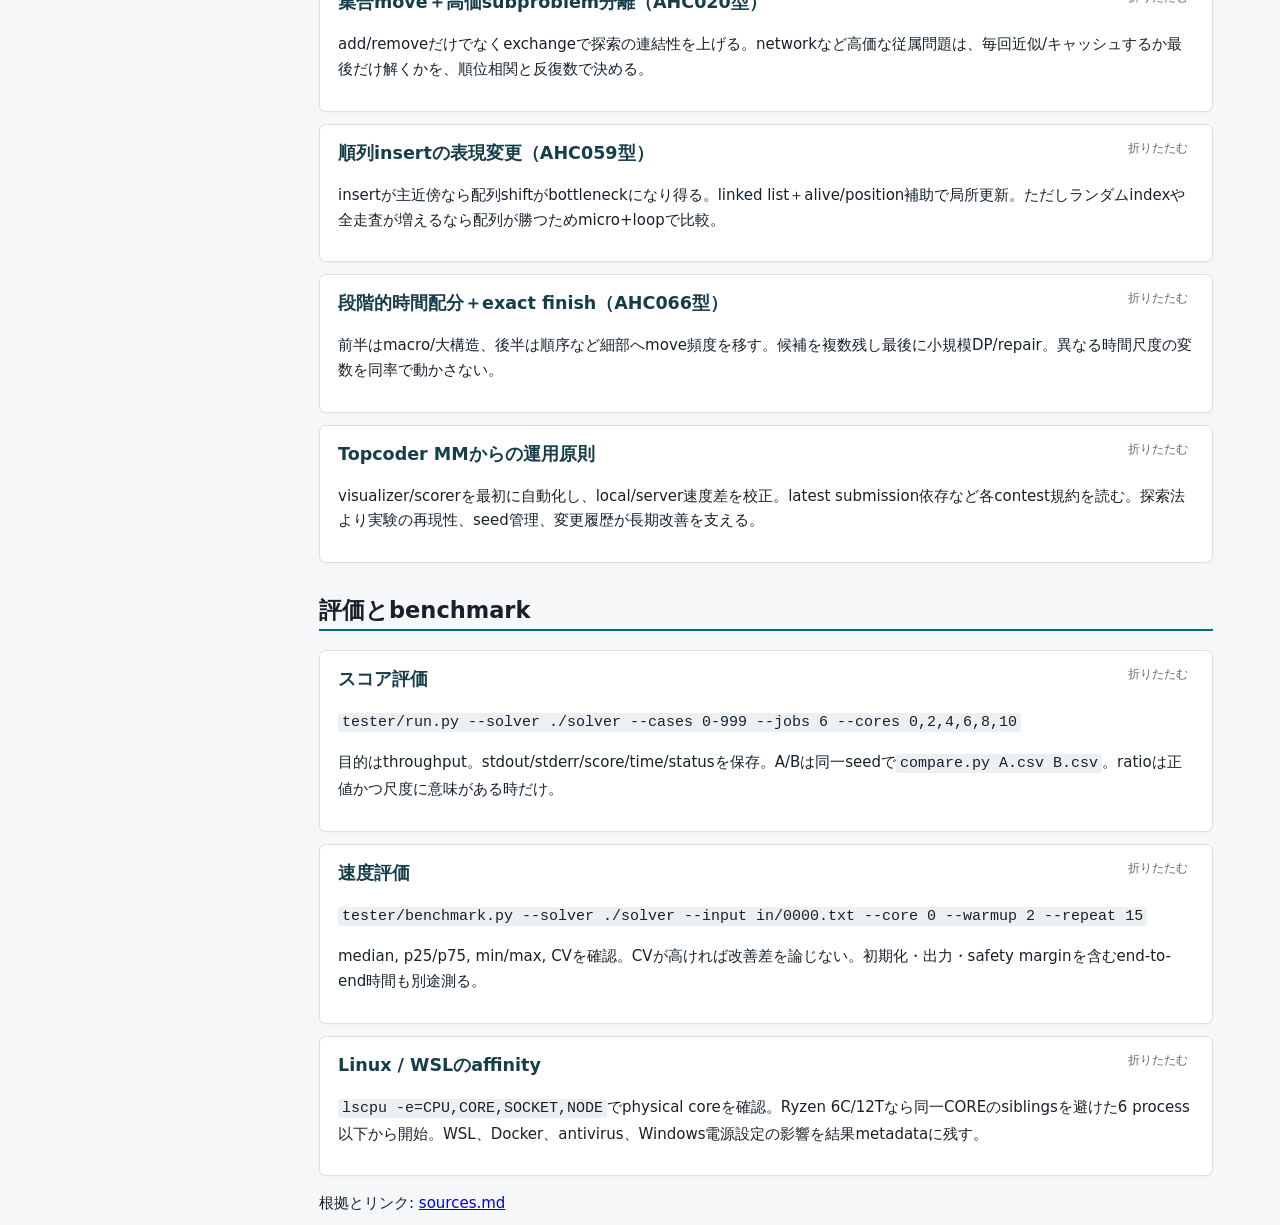
==== commit e2fae4b3: "Add Euler-tour tree beam search and library guide" ====
--- a/handbook/index.html
+++ b/handbook/index.html
@@ -30,6 +30,7 @@
 <article class="card" data-tags="score speed"><h3>スコア計算が重い</h3><p class="first">最初: deltaの依存範囲を列挙。</p><ol><li>変更部分だけのlocal contribution</li><li>prefix/suffix、区間集約、前後からの再計算</li><li>dirty flagとキャッシュ</li><li>安いsurrogateを普段使いし、真値を定期計算</li><li>複数moveをまとめて再評価</li></ol><p class="danger">危険: cache invalidation bug。ランダム差分テストを常設する。</p></article>
 <article class="card" data-tags="sa score test"><h3>SAが改善しない</h3><p class="first">最初: delta bugと近傍を疑う。温度調整はその後。</p><ol><li>同一状態でfull scoreとincremental scoreが一致するか</li><li>受理率を近傍別・時間帯別にログ</li><li>近傍が弱すぎる/強すぎる、実行可能性判定でほぼ棄却されていないか</li><li>初期温度で悪化moveの20–80%程度を受理するかを観察</li><li>終温度でほぼhill climbになるか</li><li>表現が良い解同士を局所moveで結べるか</li></ol><p>次: relocate↔swap↔segment↔destroy-repair、adaptive selection、restart/reheat。</p></article>
 <article class="card" data-tags="beam speed representation"><h3>Beamが遅い / 幅を増やせない</h3><ol><li>State copy bytes × generated nodesを計算</li><li>全sortを<code>nth_element</code>に変更</li><li>action/parentだけ保持、layer workspaceを再利用</li><li>hashを差分更新。重複除去が得点に見合うかA/B</li><li>候補生成を上位Kに制限、深さ別width</li><li>rollbackで親を順に適用しchild評価</li></ol><p class="danger">幅を増やすと、多様性低下・評価関数の偏り・時間切れで悪化もする。</p></article>
+<article class="card" data-tags="beam speed representation"><h3>Stateコピーが支配的 → 木上Beam</h3><p>候補履歴が張る部分木をEuler tourで保持し、下降辺でapply、上昇辺でundoする。1個のStateで全葉を巡回できるため、Stateが大きくActionが小さい逐次構築問題で有効。undoの厳密性をrandomized testし、prefix共有が少ない木では通常Beamとも比較する。</p></article>
 <article class="card" data-tags="representation score"><h3>変数が多すぎる</h3><p>重要変数だけ選ぶ、block coordinate、coarse-to-fine、低頻度変数を固定、destroy-repair。詳細を探索せず、順序・集合・anchorだけ最適化して最後にgreedy/DPでmaterializeする。</p></article>
 <article class="card" data-tags="test score"><h3>改善したはずなのに順位が安定しない</h3><p>同じseedでpaired comparison。meanだけでなくmedian、win/tie/lose、relative/geometric mean、bootstrap CIを見る。極端seedをscore breakdownし、ケース群を構造で層別化する。</p></article>
 <article class="card" data-tags="speed test"><h3>ローカル実行時間が揺れる</h3><p>benchmarkは単独process、warmup後に同一caseを複数回。physical coreへaffinity固定、SMT siblingを同時使用しない。turbo/温度/電源プラン/background/WSL・Docker差を記録。throughput時間を提出時間と解釈しない。</p></article>
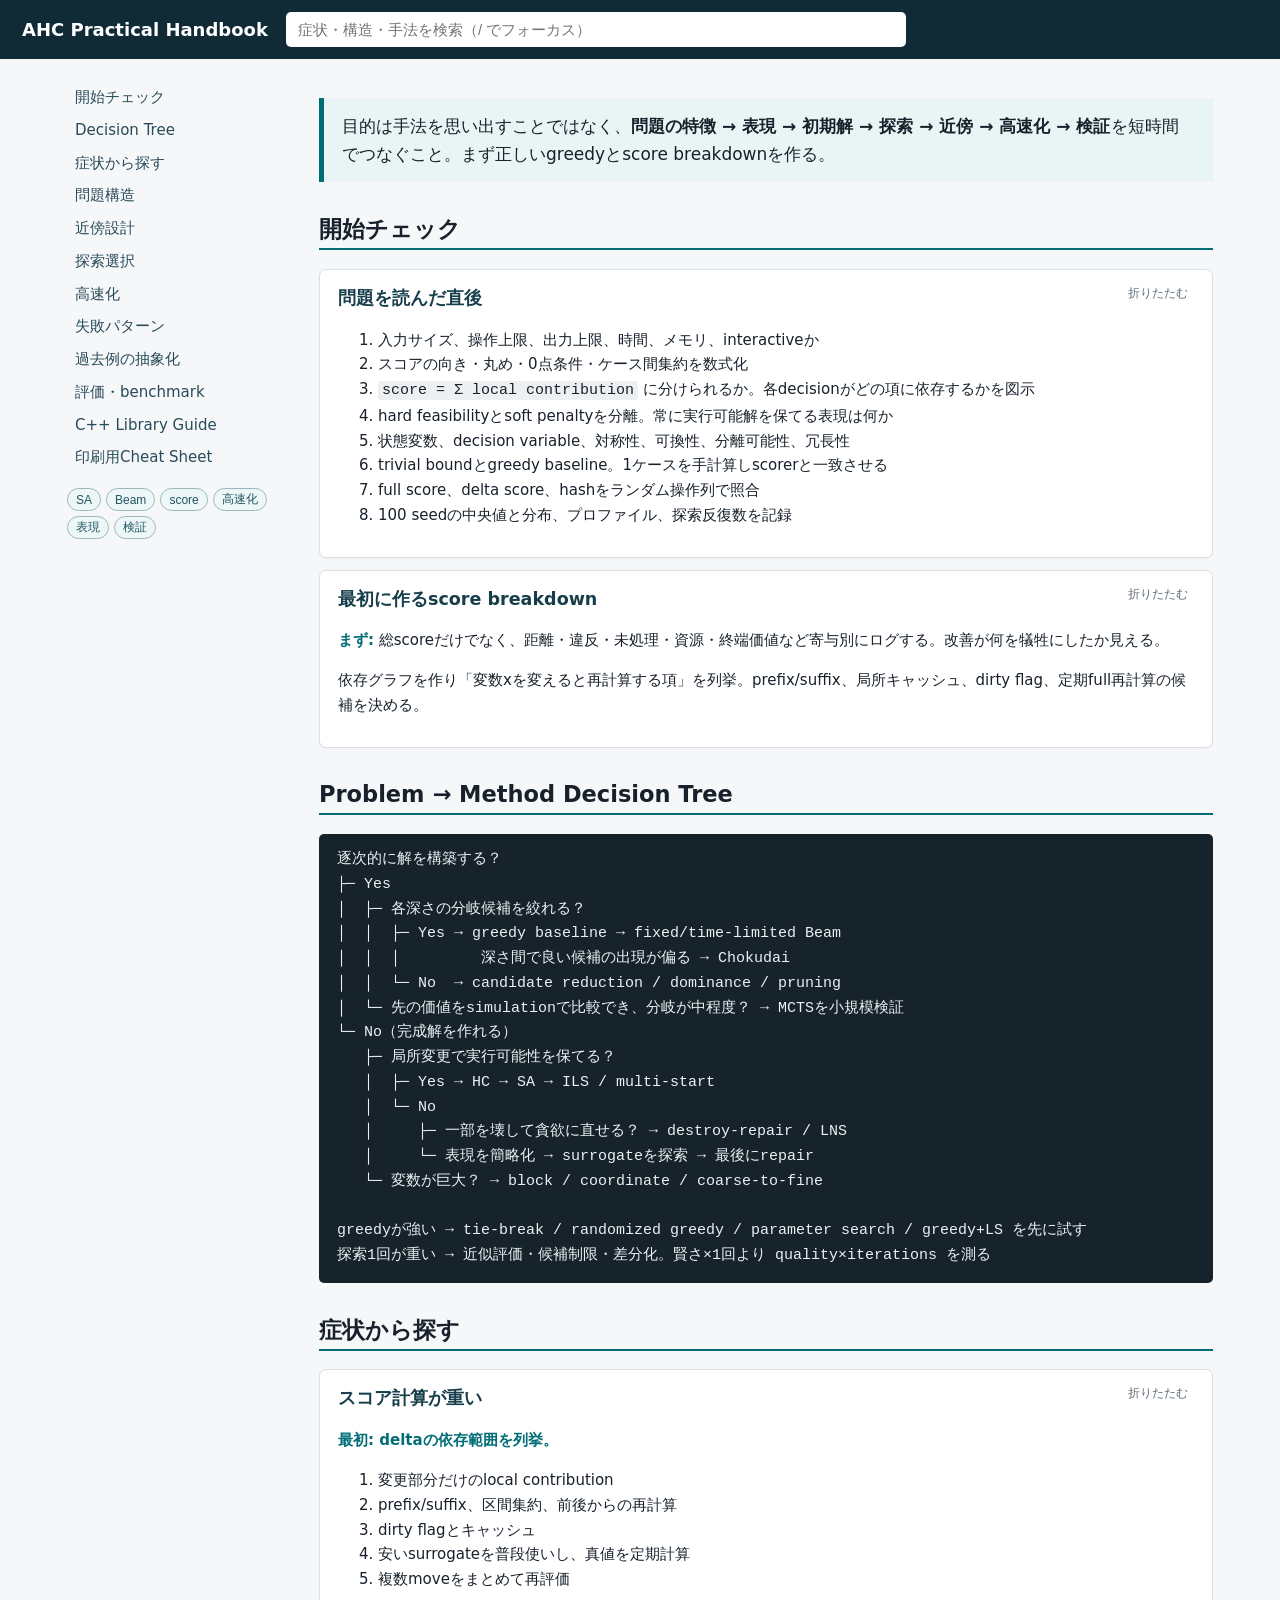
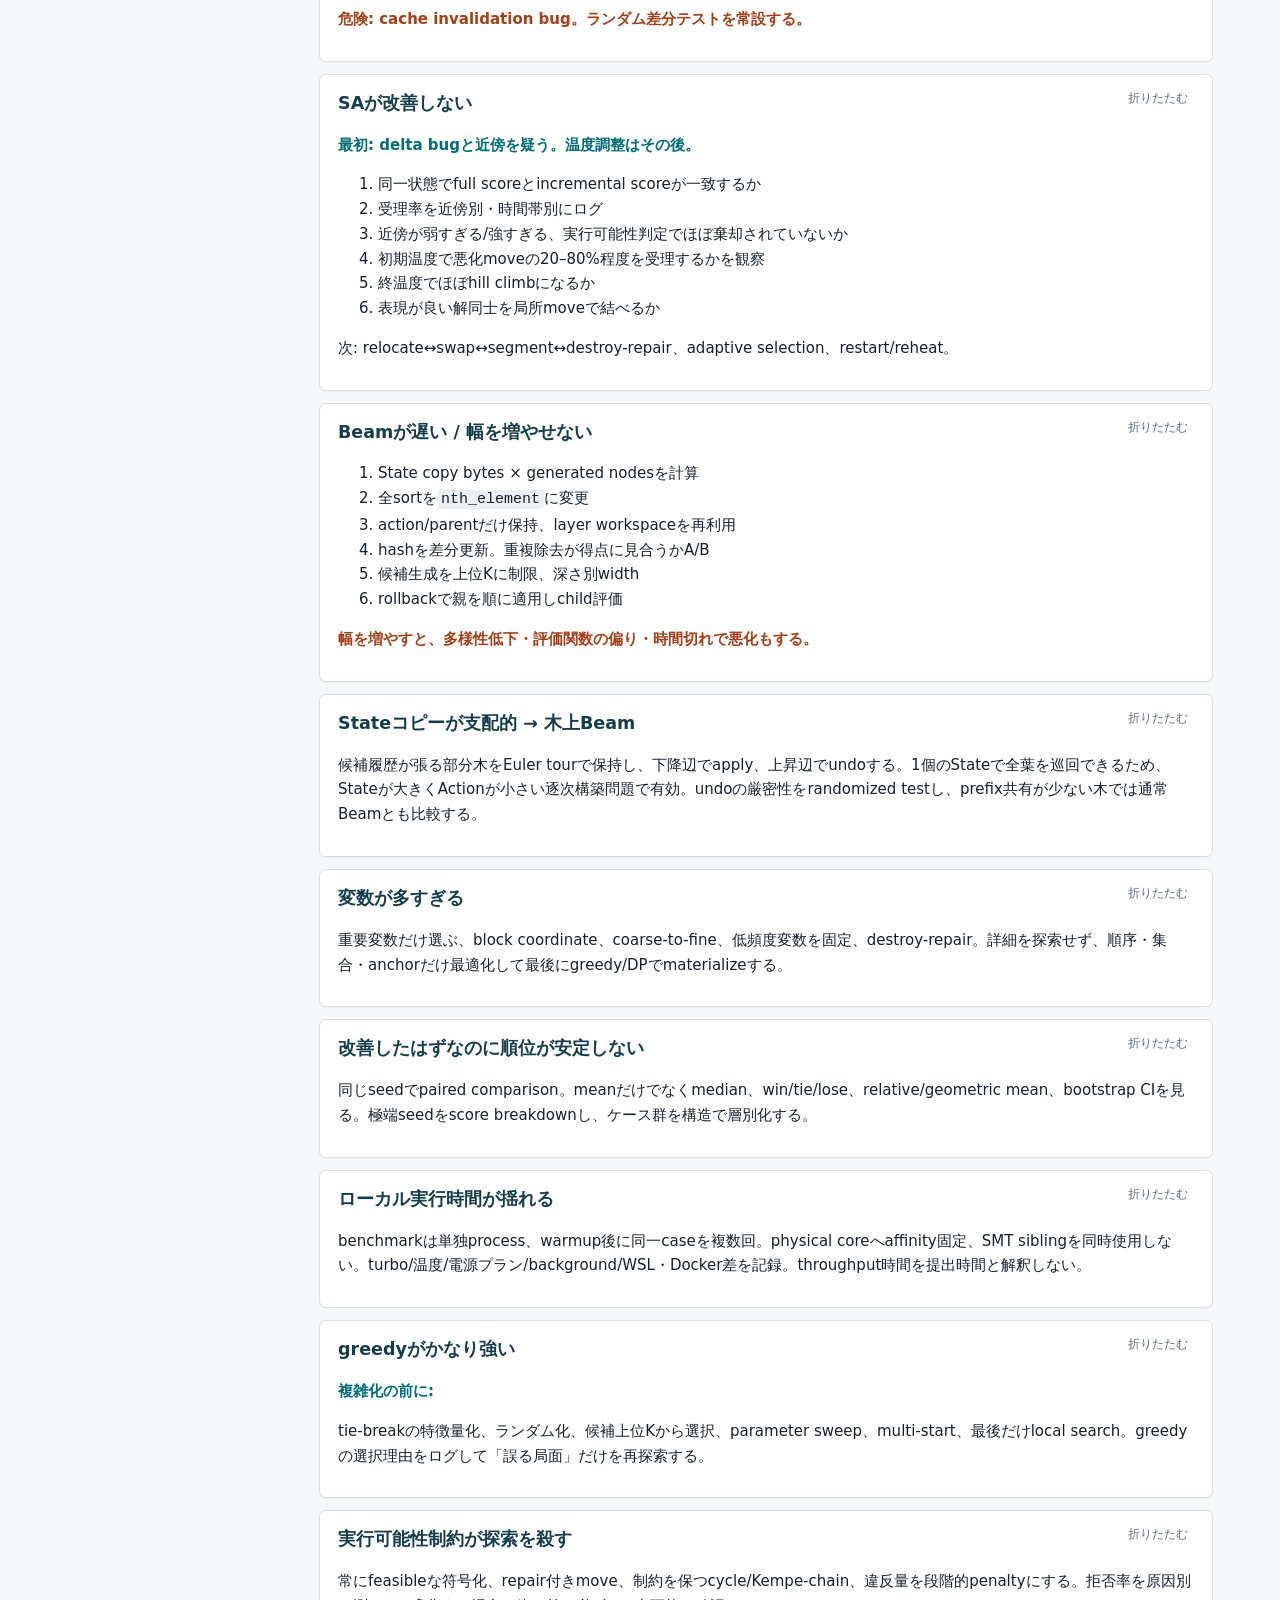
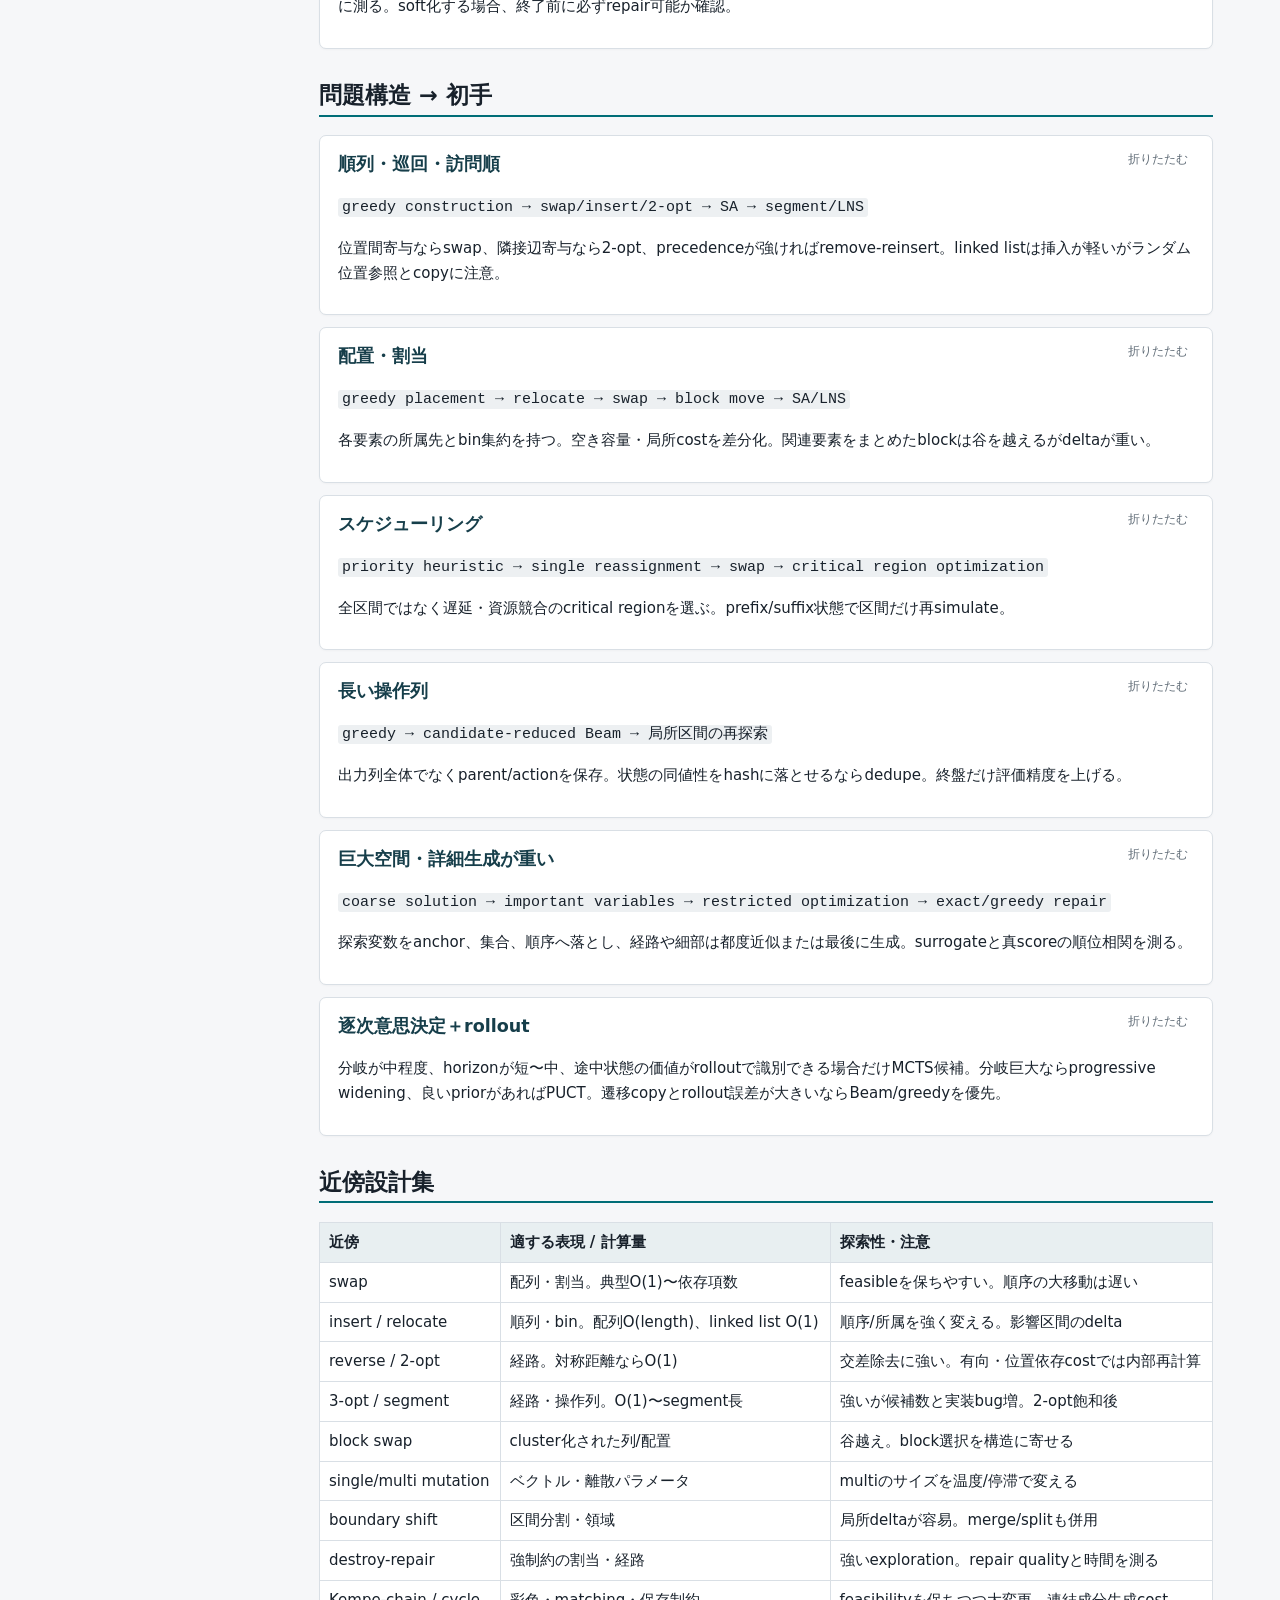
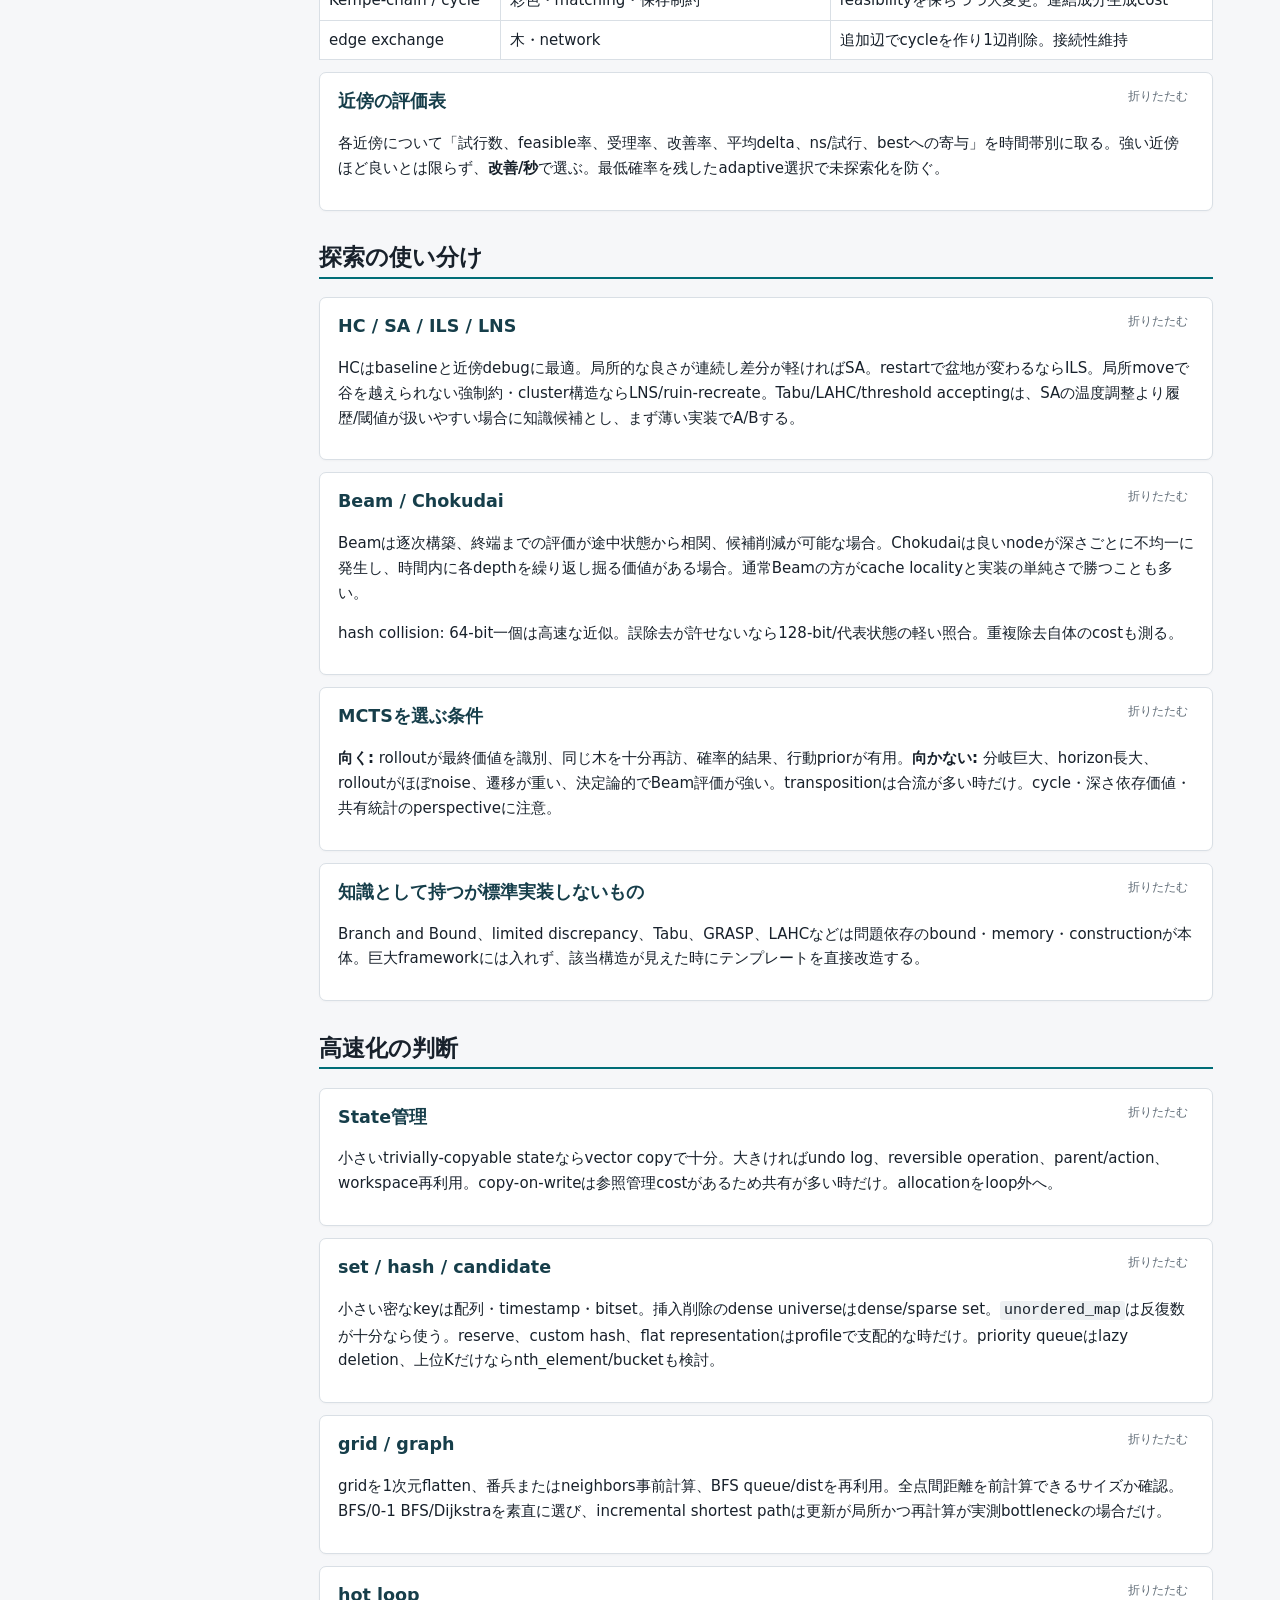
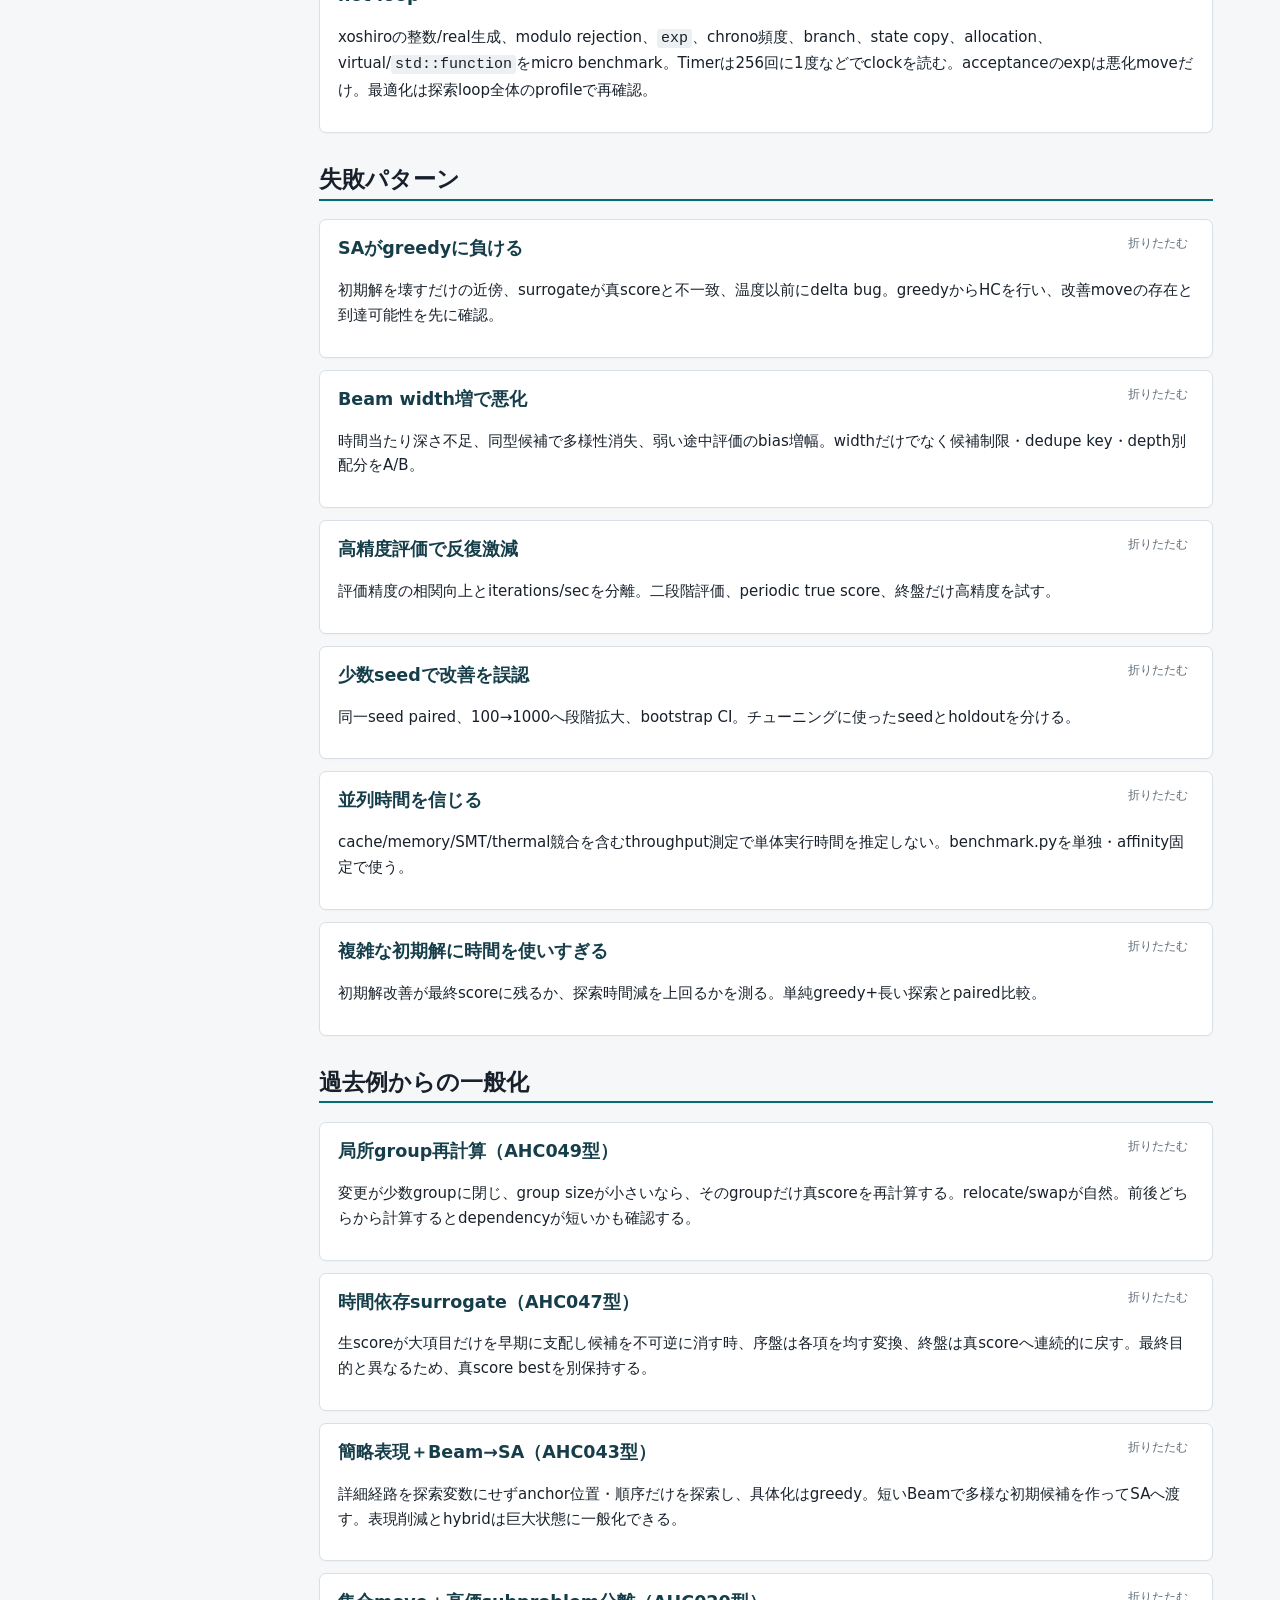
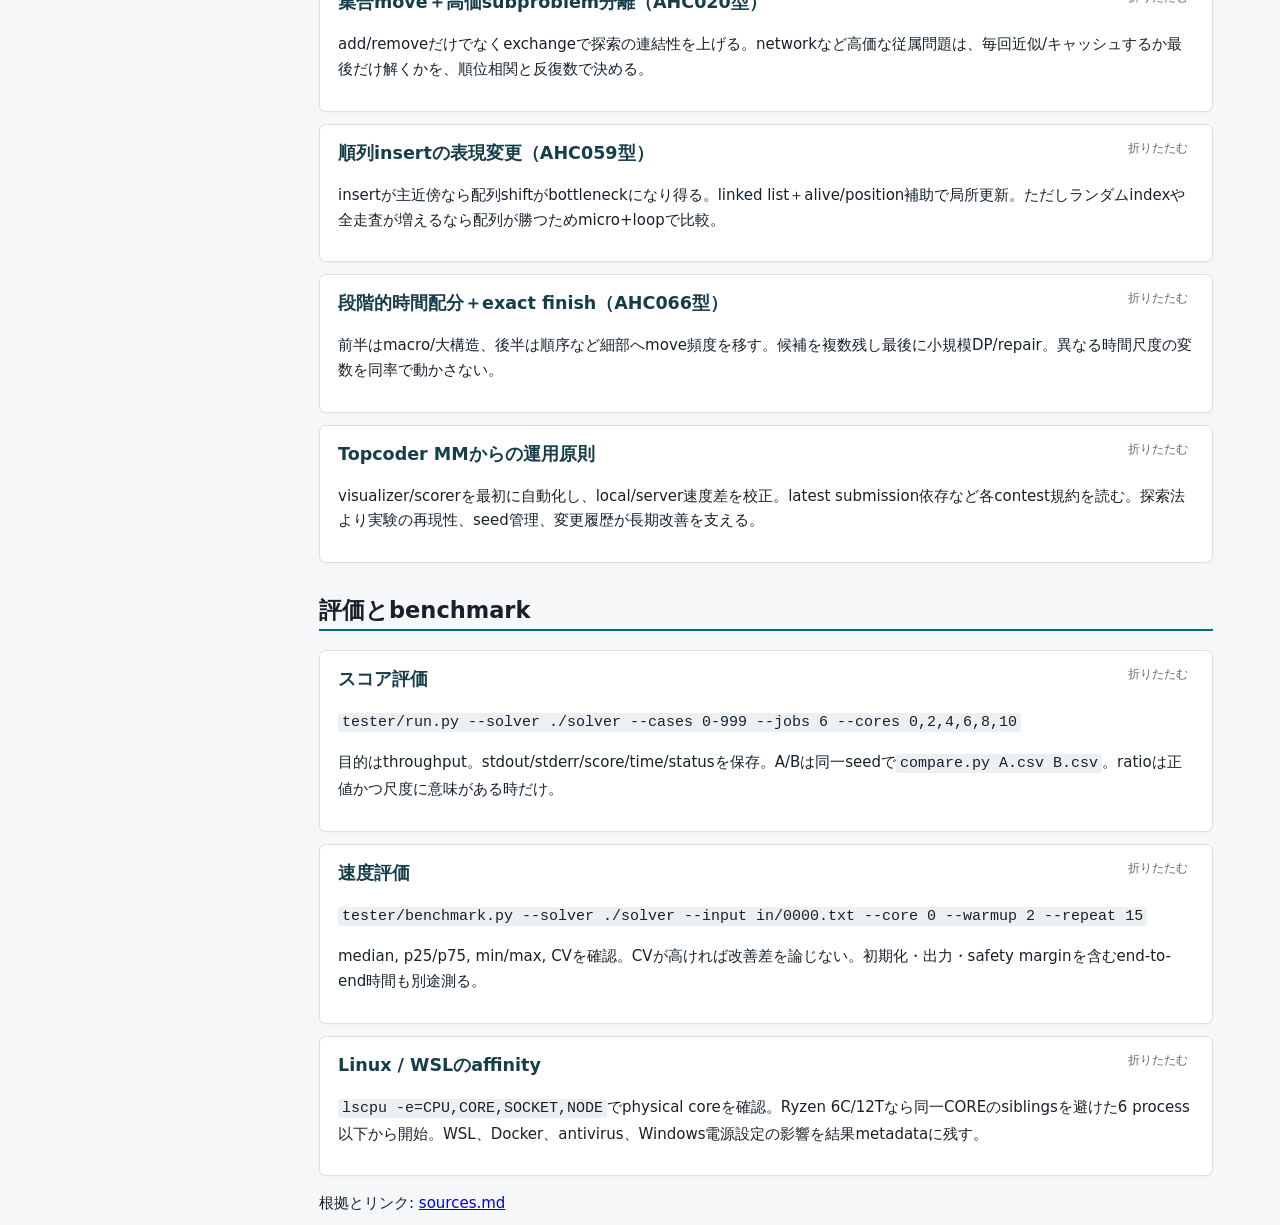
==== commit 2e06c139: "Add interactive HTML library guide" ====
--- a/handbook/index.html
+++ b/handbook/index.html
@@ -1,7 +1,7 @@
 <!doctype html><html lang="ja"><head><meta charset="utf-8"><meta name="viewport" content="width=device-width,initial-scale=1"><title>AHC Practical Handbook</title><link rel="stylesheet" href="css/style.css"></head><body>
 <header><h1>AHC Practical Handbook</h1><input id="search" type="search" placeholder="症状・構造・手法を検索（/ でフォーカス）"></header>
 <div class="layout"><aside class="sidebar"><nav>
-<a href="#start">開始チェック</a><a href="#decision">Decision Tree</a><a href="#symptoms">症状から探す</a><a href="#patterns">問題構造</a><a href="#neighborhoods">近傍設計</a><a href="#algorithms">探索選択</a><a href="#speed">高速化</a><a href="#failures">失敗パターン</a><a href="#cases">過去例の抽象化</a><a href="#measurement">評価・benchmark</a><a href="cheat-sheet.html">印刷用Cheat Sheet</a>
+<a href="#start">開始チェック</a><a href="#decision">Decision Tree</a><a href="#symptoms">症状から探す</a><a href="#patterns">問題構造</a><a href="#neighborhoods">近傍設計</a><a href="#algorithms">探索選択</a><a href="#speed">高速化</a><a href="#failures">失敗パターン</a><a href="#cases">過去例の抽象化</a><a href="#measurement">評価・benchmark</a><a href="library.html">C++ Library Guide</a><a href="cheat-sheet.html">印刷用Cheat Sheet</a>
 </nav><div class="tags"><button class="tag-filter" data-tag="sa">SA</button><button class="tag-filter" data-tag="beam">Beam</button><button class="tag-filter" data-tag="score">score</button><button class="tag-filter" data-tag="speed">高速化</button><button class="tag-filter" data-tag="representation">表現</button><button class="tag-filter" data-tag="test">検証</button></div></aside><main>
 <p class="lead">目的は手法を思い出すことではなく、<strong>問題の特徴 → 表現 → 初期解 → 探索 → 近傍 → 高速化 → 検証</strong>を短時間でつなぐこと。まず正しいgreedyとscore breakdownを作る。</p>
 <section id="start"><h2>開始チェック</h2>
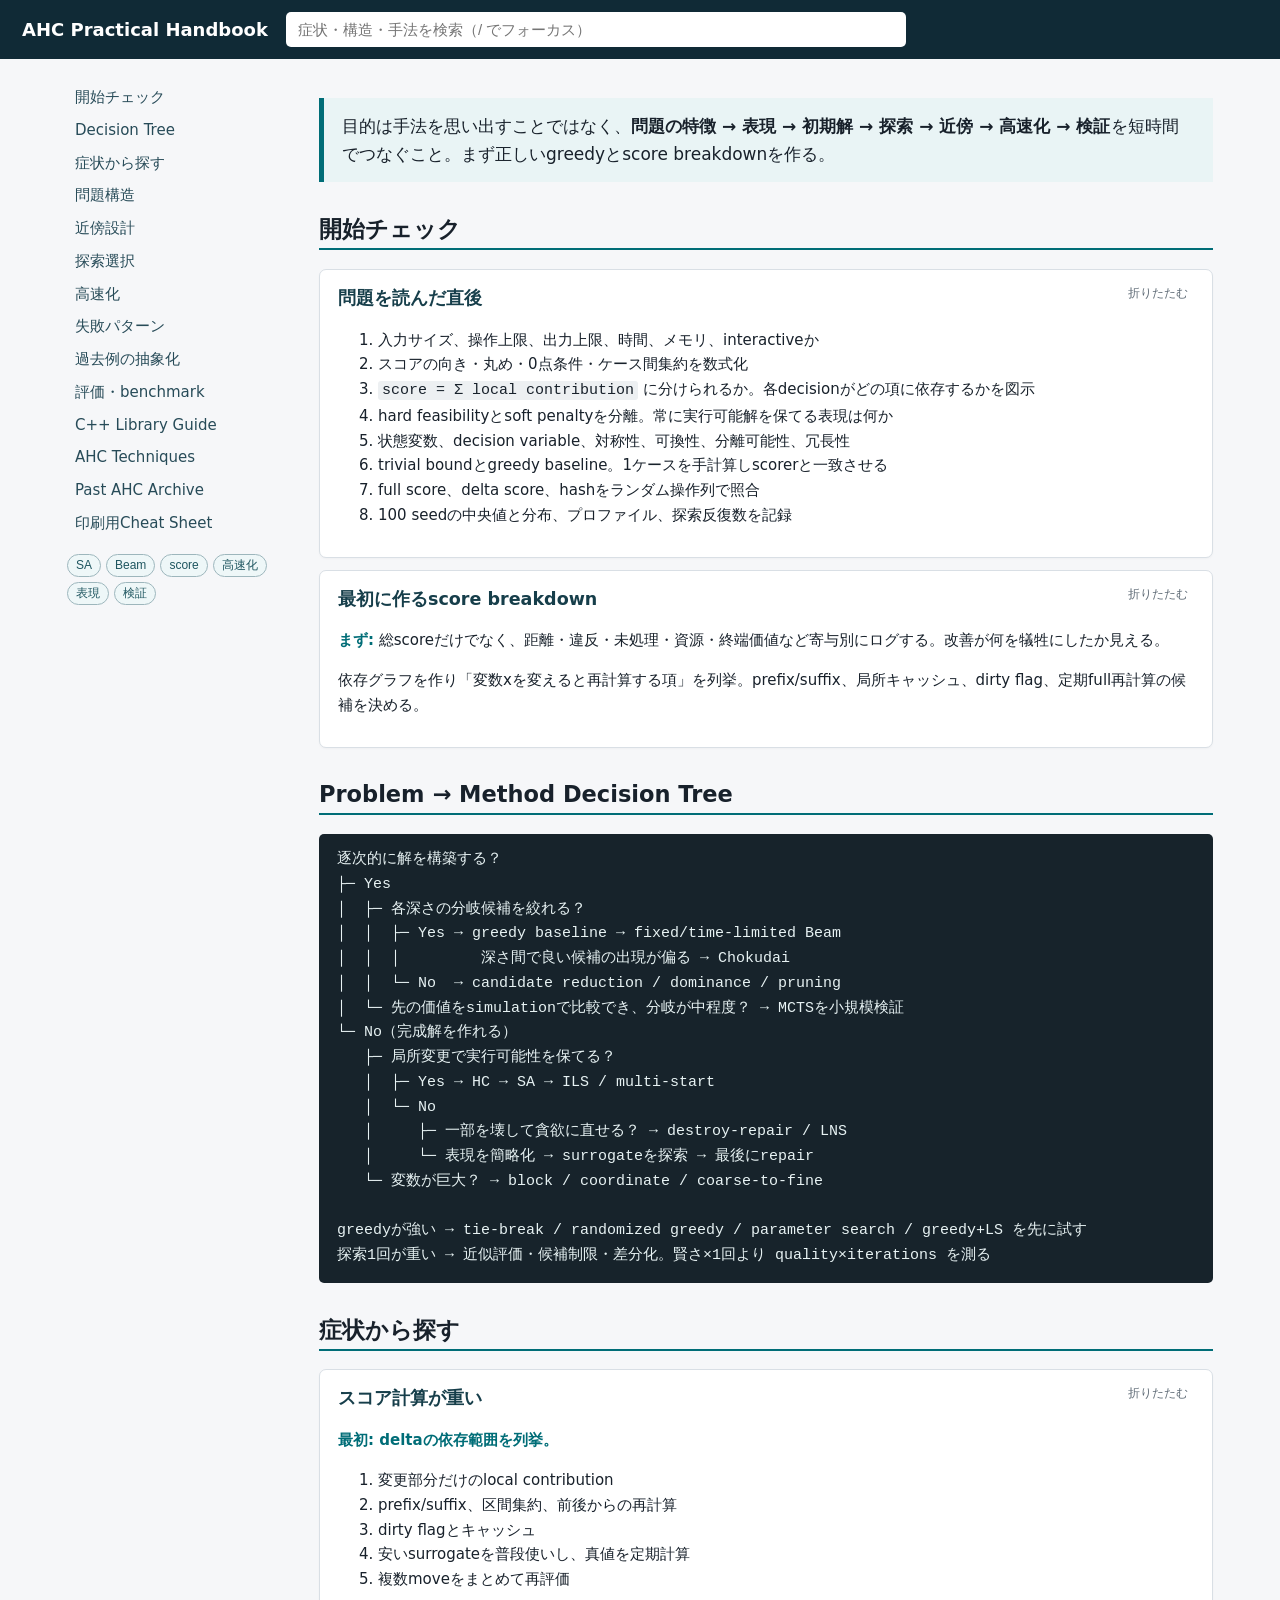
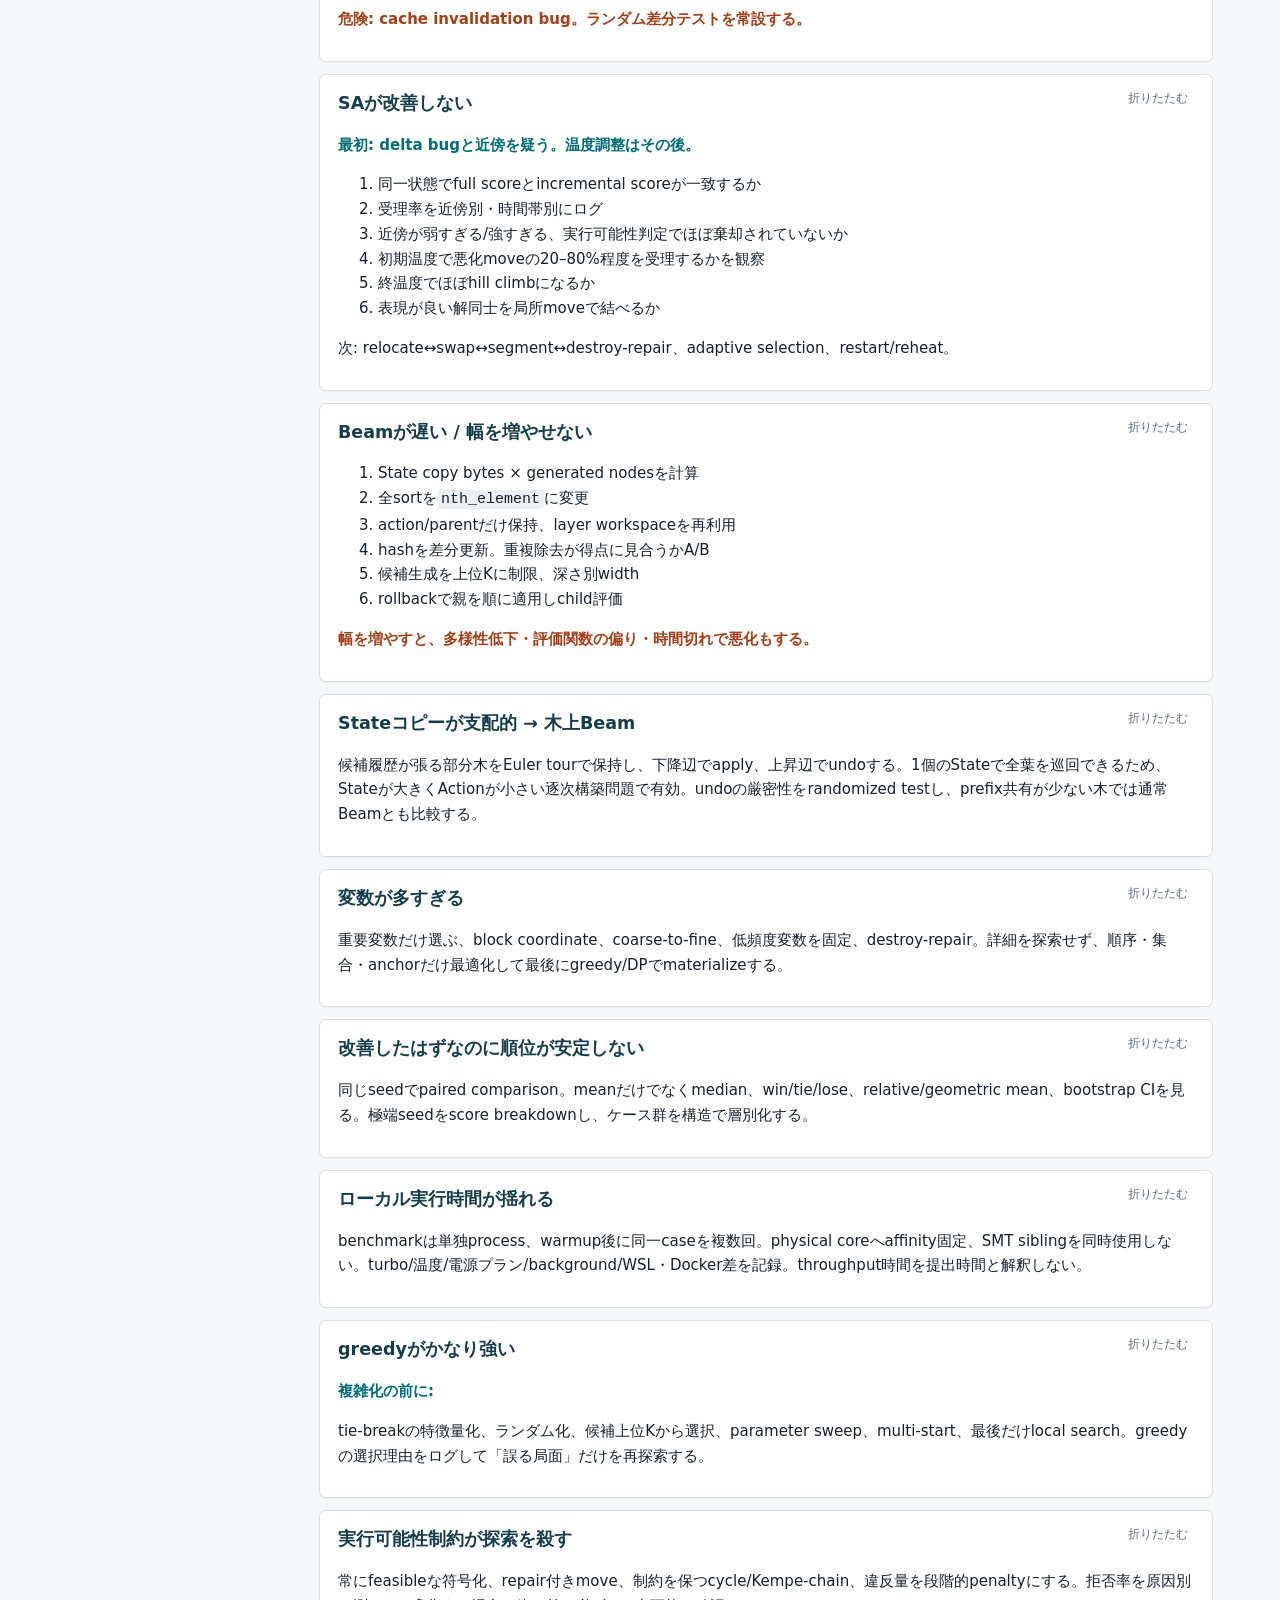
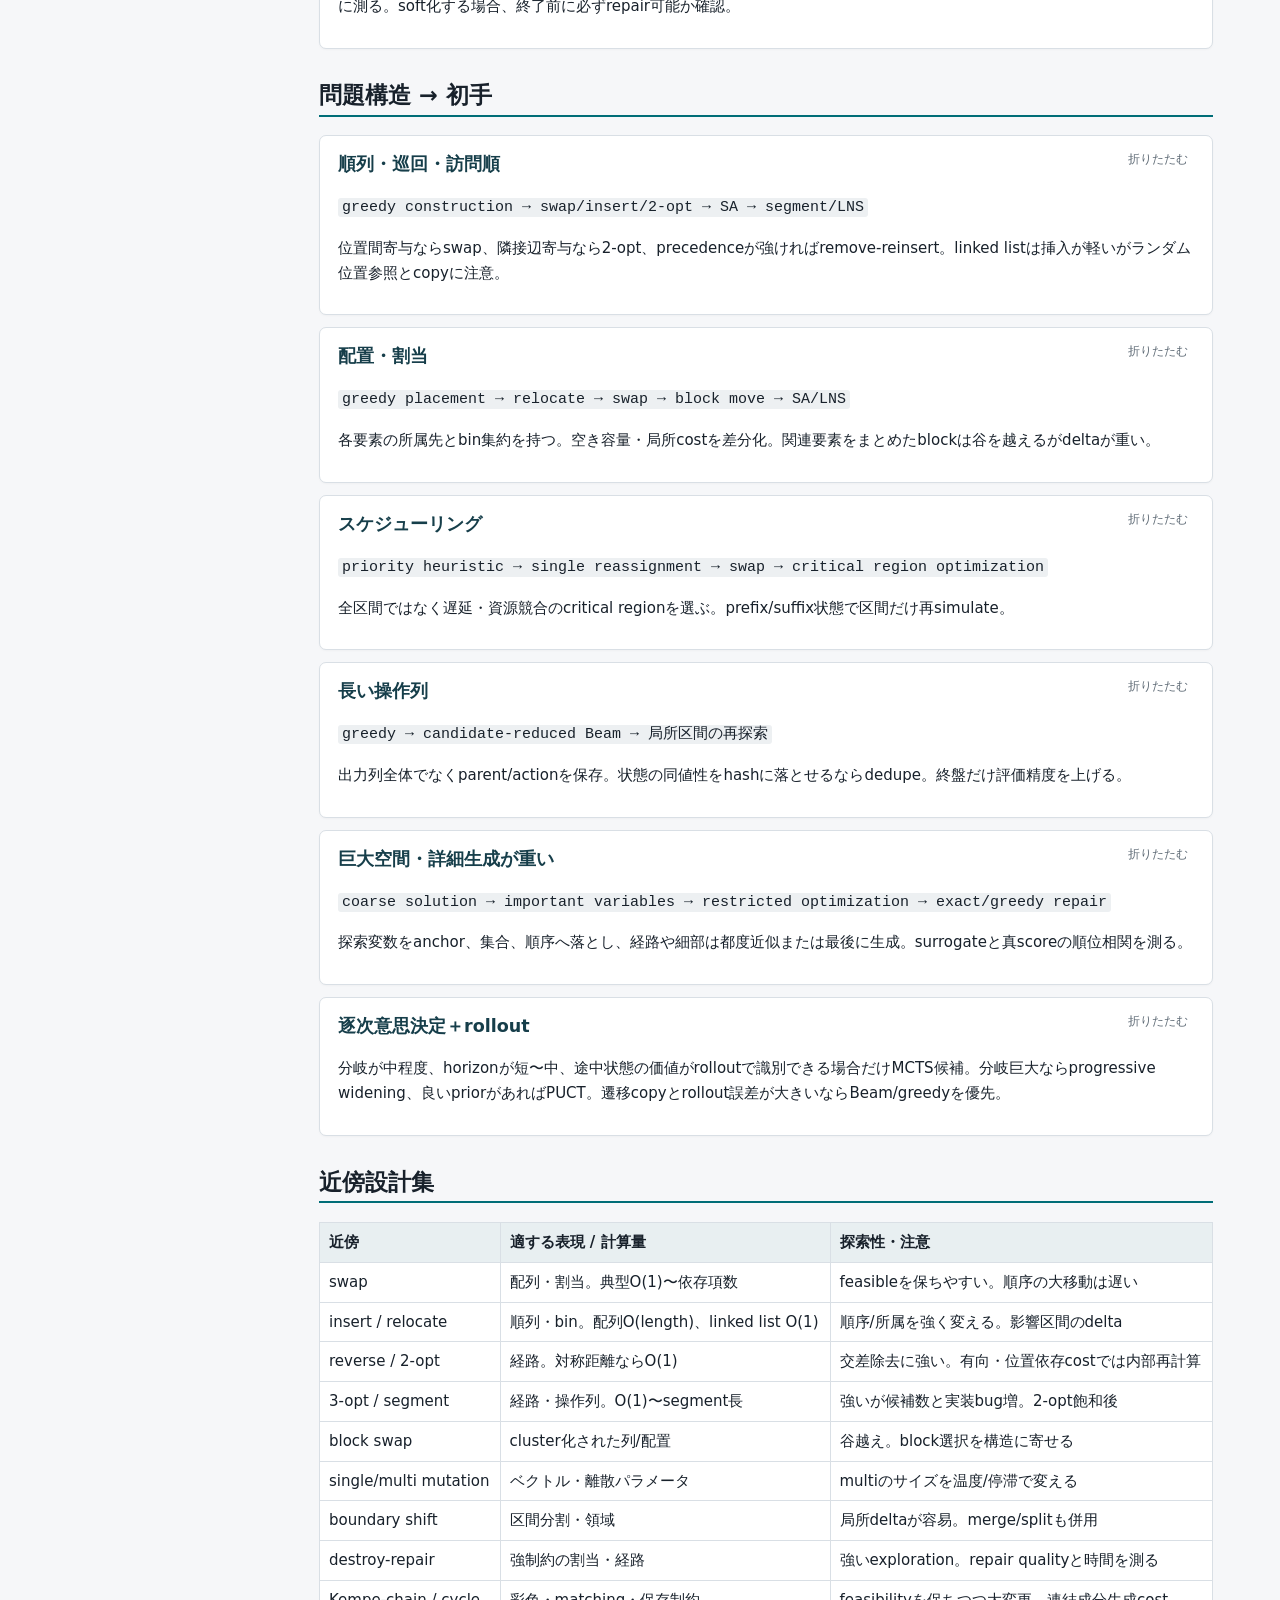
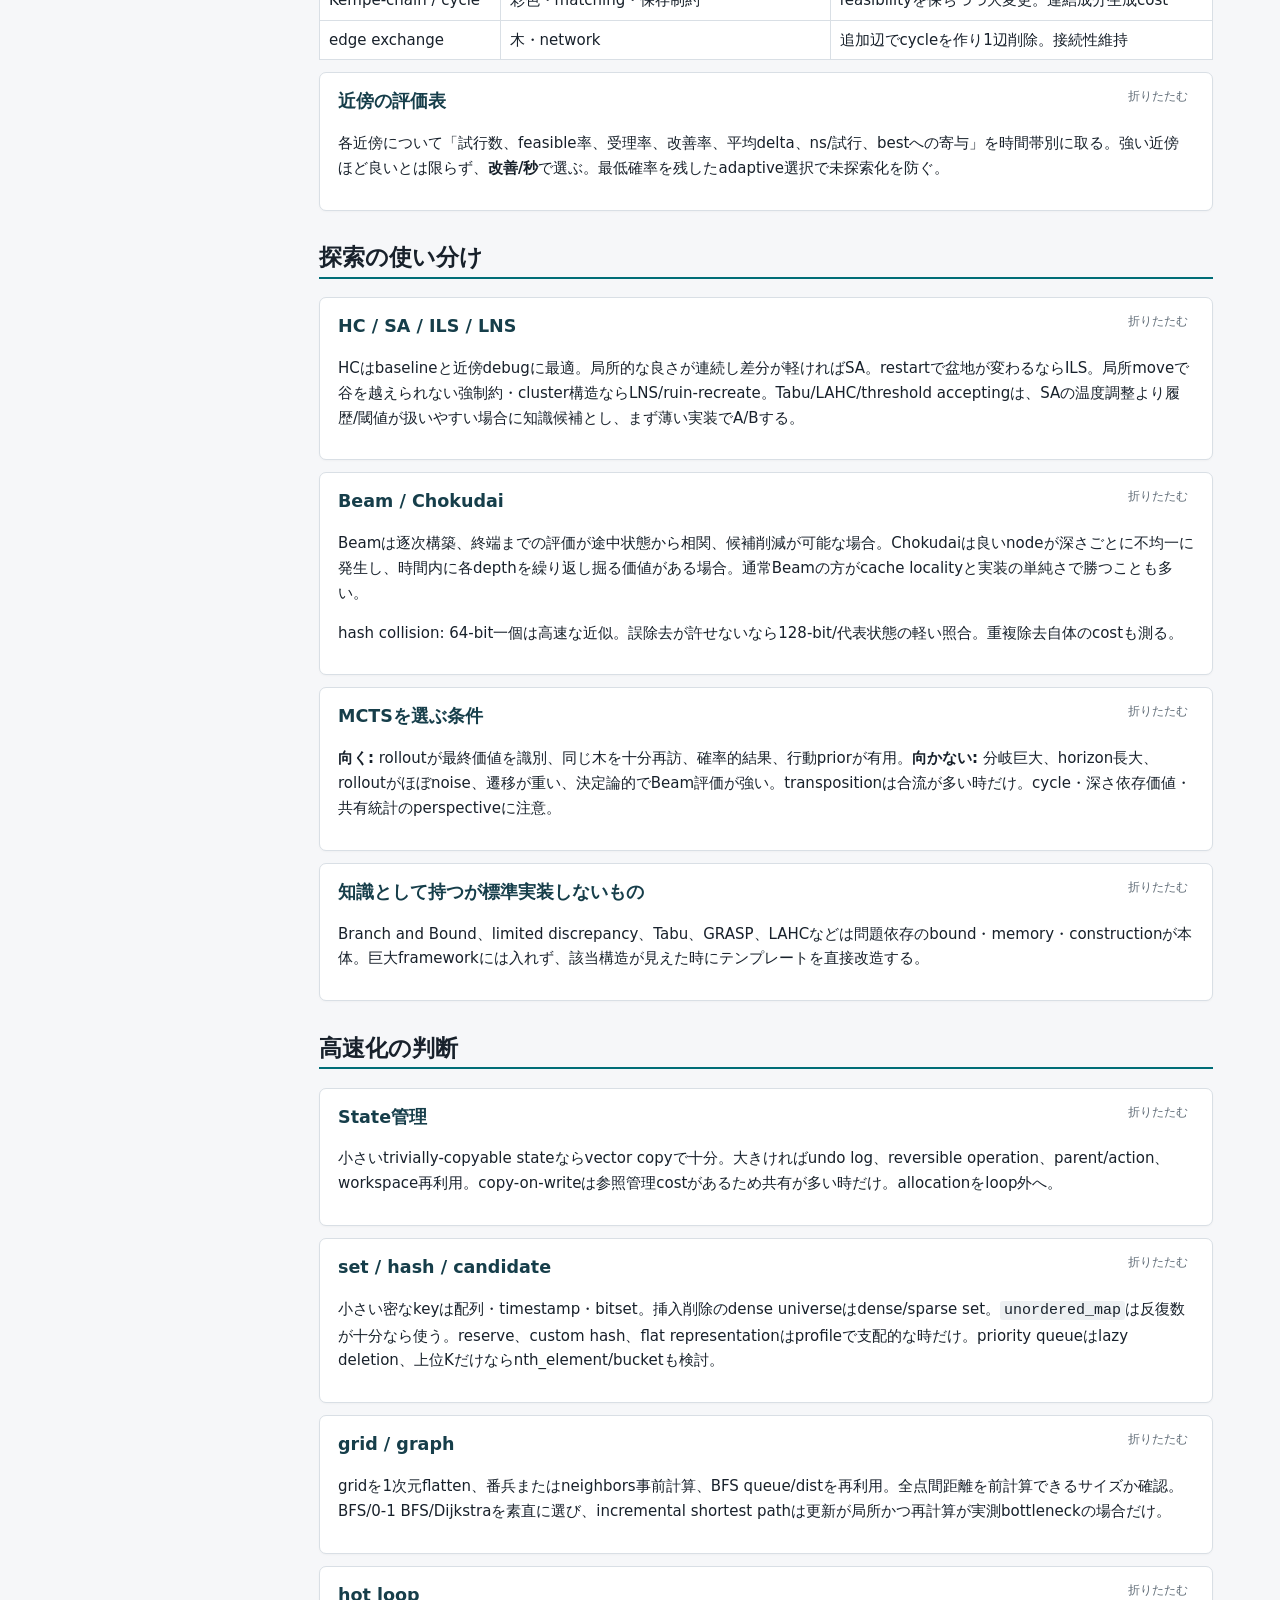
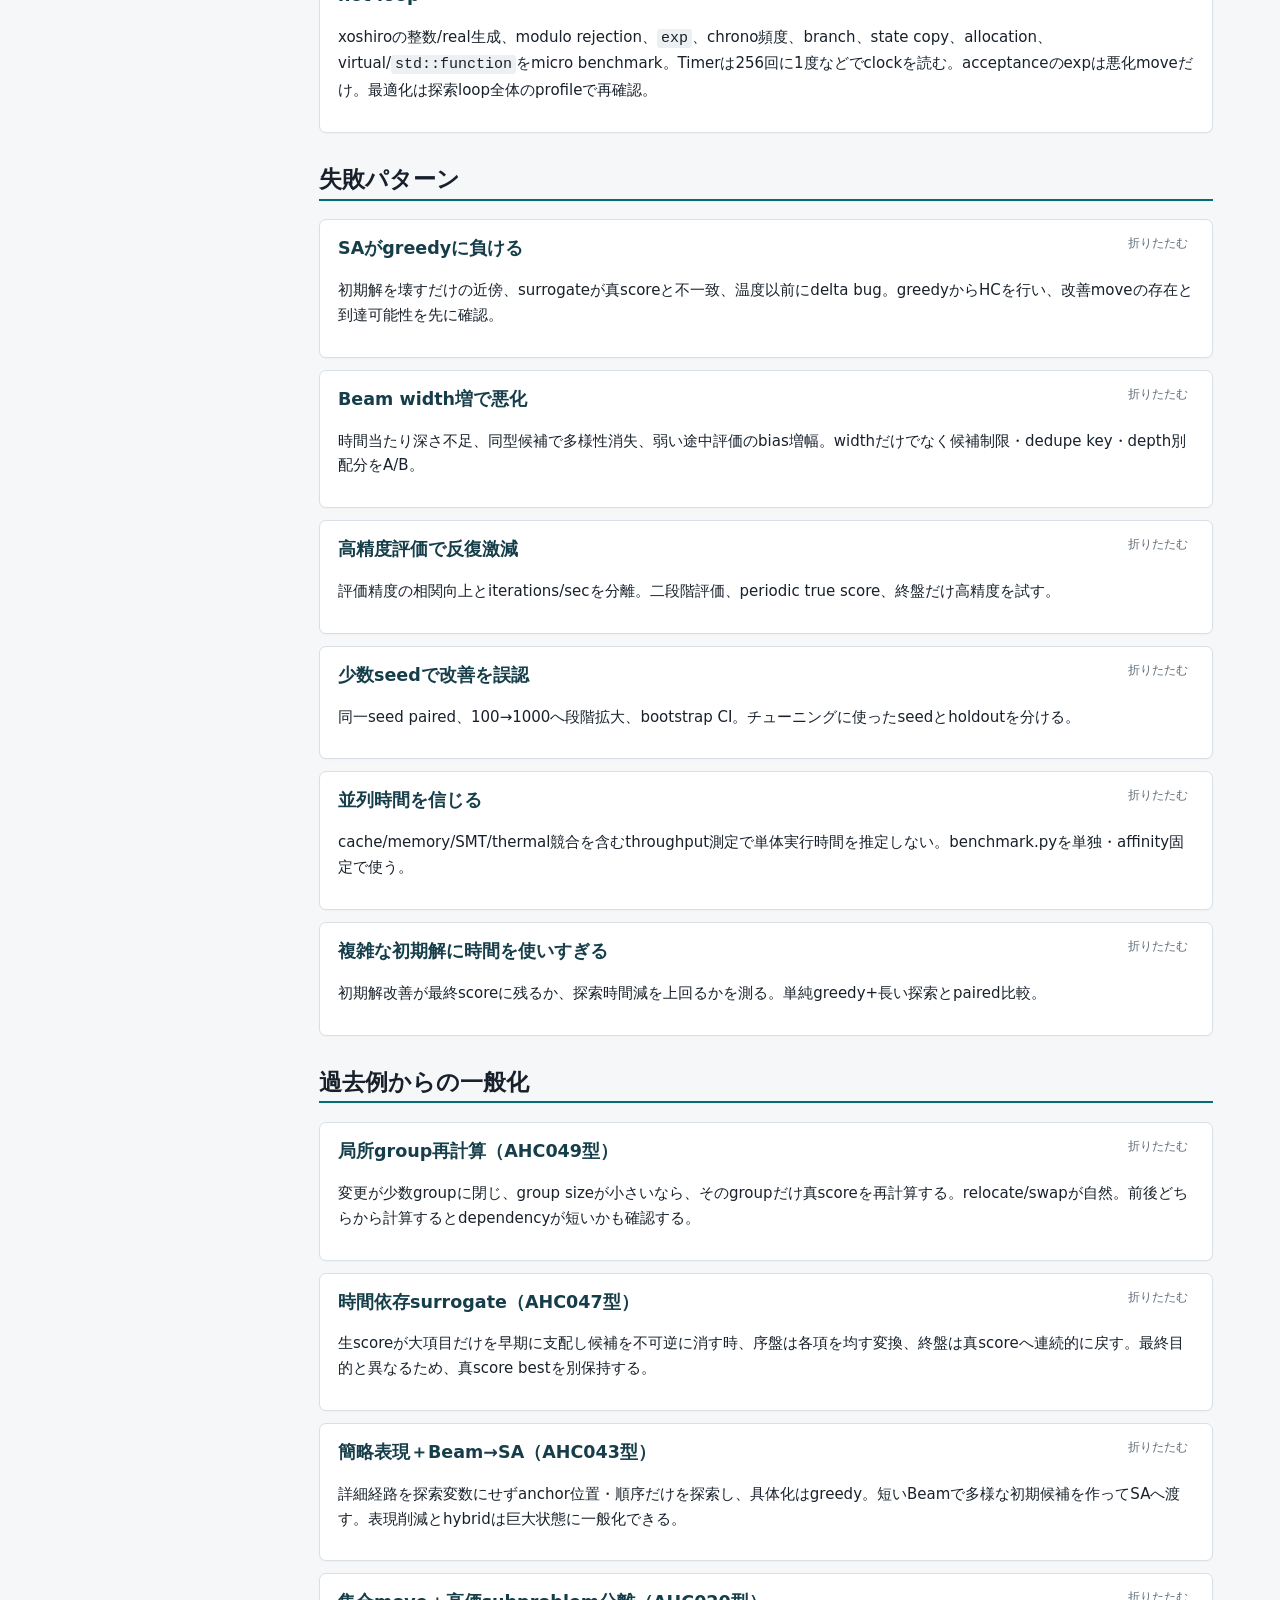
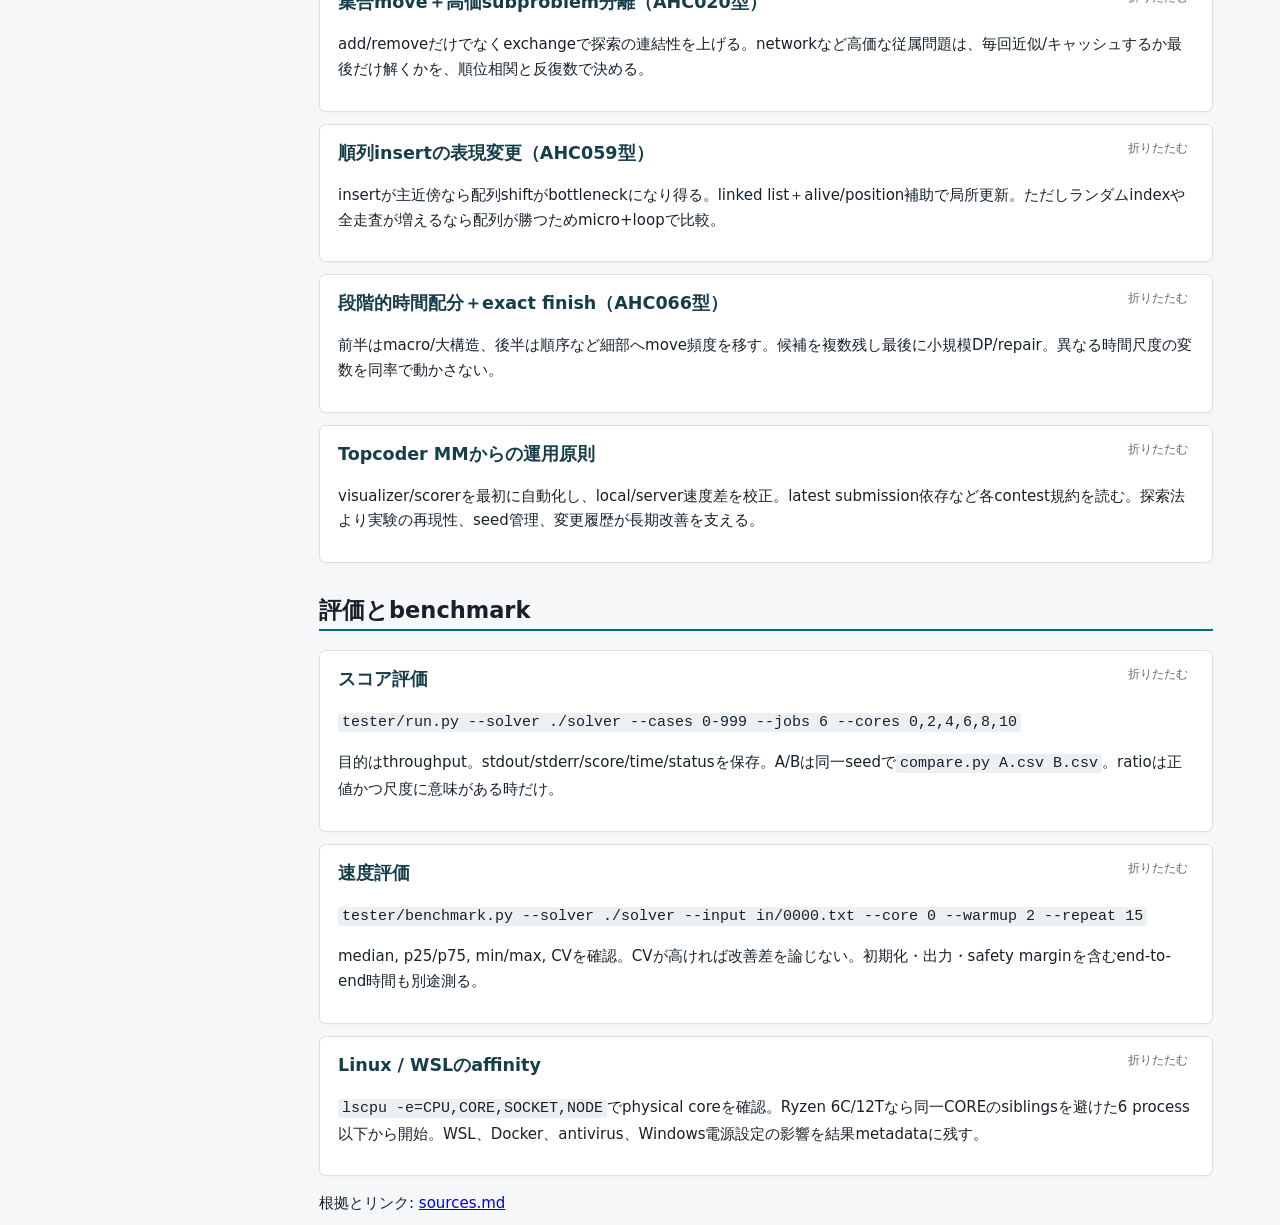
==== commit a456f9f5: "Expand AHC handbook and archive" ====
--- a/handbook/index.html
+++ b/handbook/index.html
@@ -1,7 +1,7 @@
 <!doctype html><html lang="ja"><head><meta charset="utf-8"><meta name="viewport" content="width=device-width,initial-scale=1"><title>AHC Practical Handbook</title><link rel="stylesheet" href="css/style.css"></head><body>
 <header><h1>AHC Practical Handbook</h1><input id="search" type="search" placeholder="症状・構造・手法を検索（/ でフォーカス）"></header>
 <div class="layout"><aside class="sidebar"><nav>
-<a href="#start">開始チェック</a><a href="#decision">Decision Tree</a><a href="#symptoms">症状から探す</a><a href="#patterns">問題構造</a><a href="#neighborhoods">近傍設計</a><a href="#algorithms">探索選択</a><a href="#speed">高速化</a><a href="#failures">失敗パターン</a><a href="#cases">過去例の抽象化</a><a href="#measurement">評価・benchmark</a><a href="library.html">C++ Library Guide</a><a href="cheat-sheet.html">印刷用Cheat Sheet</a>
+<a href="#start">開始チェック</a><a href="#decision">Decision Tree</a><a href="#symptoms">症状から探す</a><a href="#patterns">問題構造</a><a href="#neighborhoods">近傍設計</a><a href="#algorithms">探索選択</a><a href="#speed">高速化</a><a href="#failures">失敗パターン</a><a href="#cases">過去例の抽象化</a><a href="#measurement">評価・benchmark</a><a href="library.html">C++ Library Guide</a><a href="techniques.html">AHC Techniques</a><a href="archive.html">Past AHC Archive</a><a href="cheat-sheet.html">印刷用Cheat Sheet</a>
 </nav><div class="tags"><button class="tag-filter" data-tag="sa">SA</button><button class="tag-filter" data-tag="beam">Beam</button><button class="tag-filter" data-tag="score">score</button><button class="tag-filter" data-tag="speed">高速化</button><button class="tag-filter" data-tag="representation">表現</button><button class="tag-filter" data-tag="test">検証</button></div></aside><main>
 <p class="lead">目的は手法を思い出すことではなく、<strong>問題の特徴 → 表現 → 初期解 → 探索 → 近傍 → 高速化 → 検証</strong>を短時間でつなぐこと。まず正しいgreedyとscore breakdownを作る。</p>
 <section id="start"><h2>開始チェック</h2>
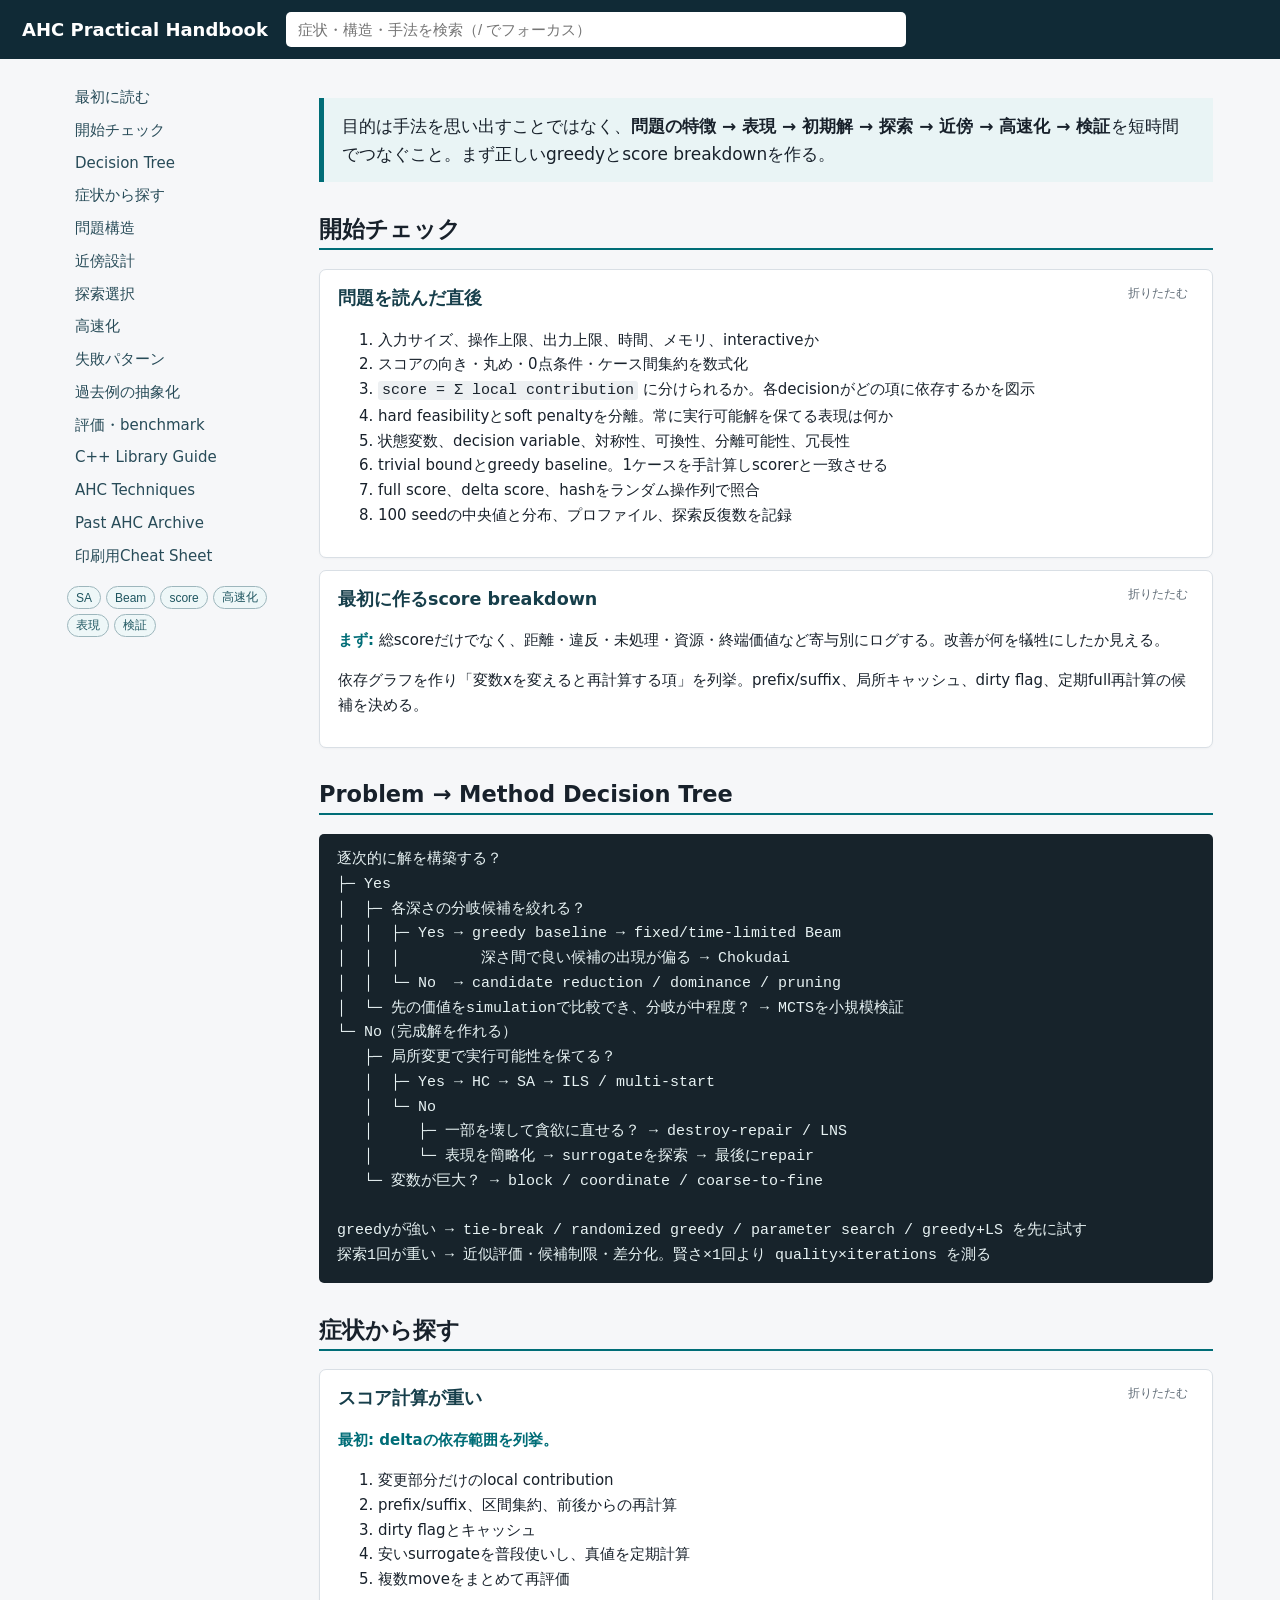
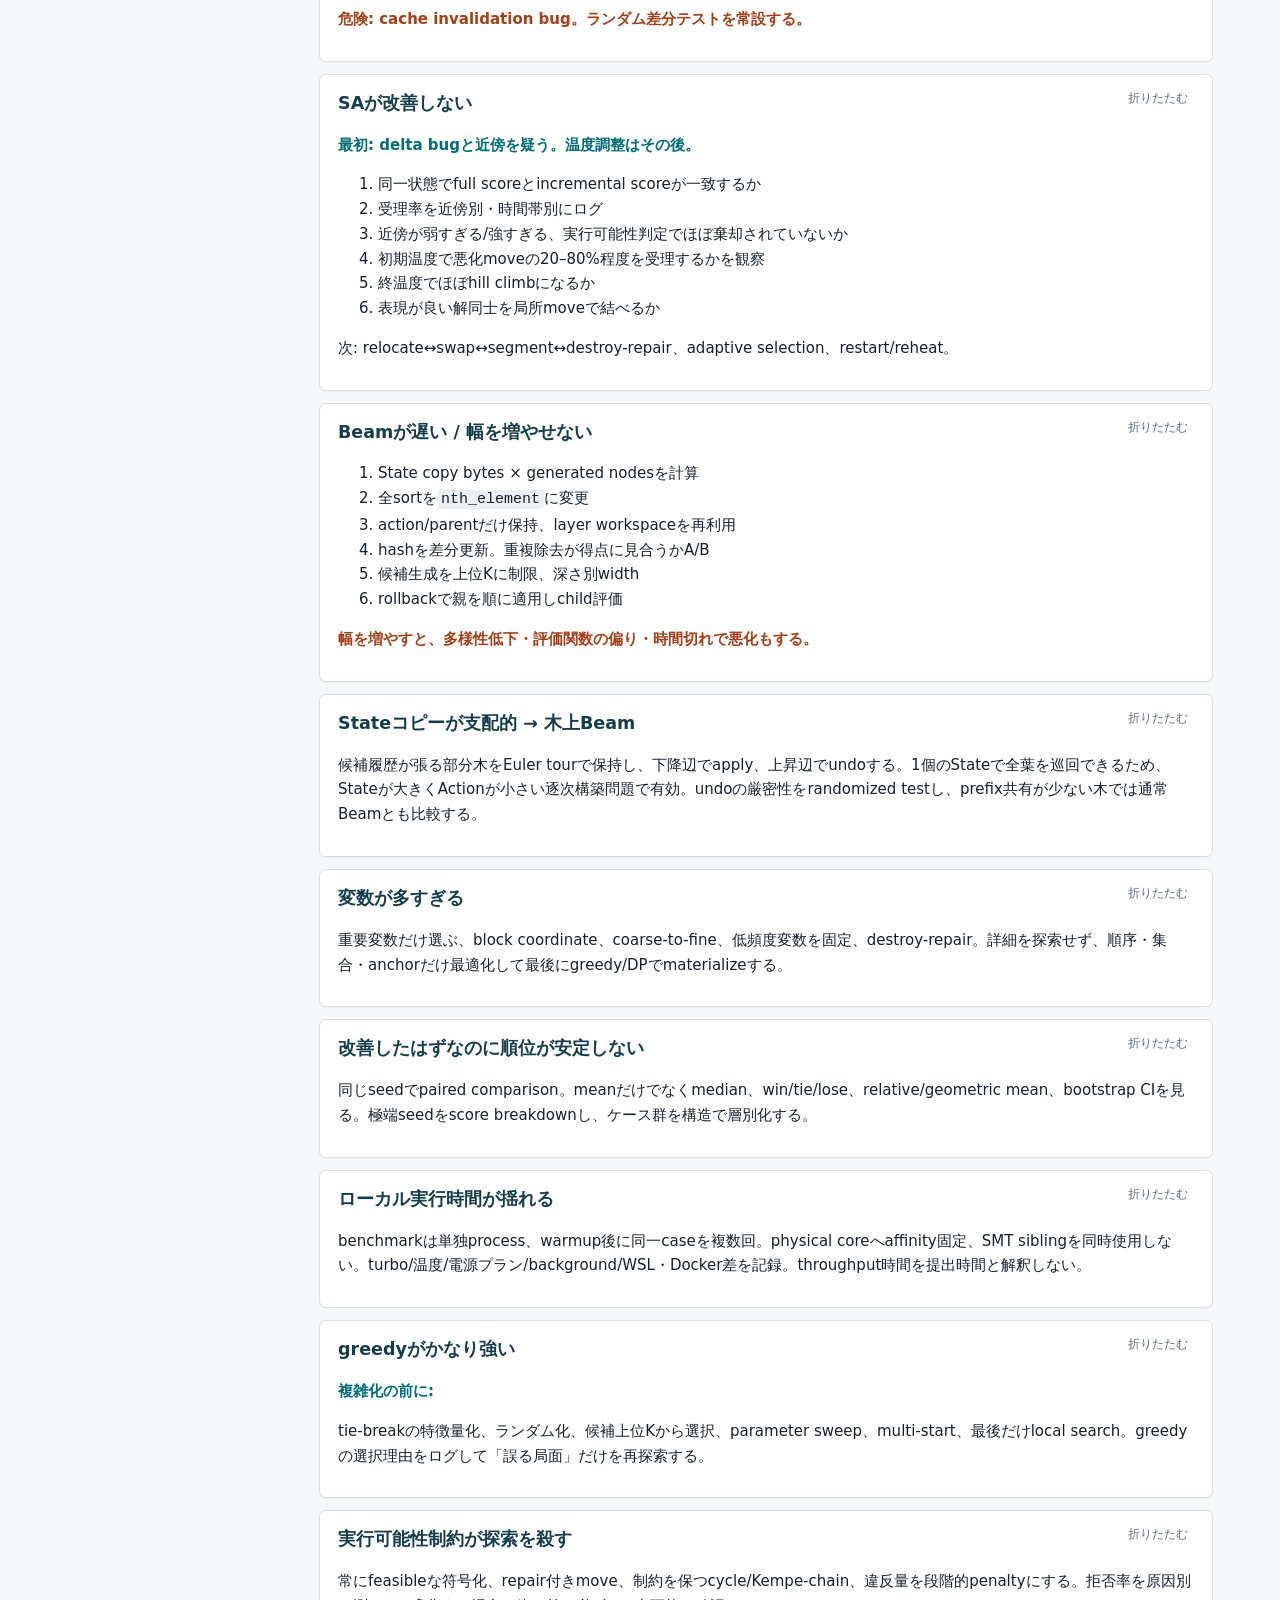
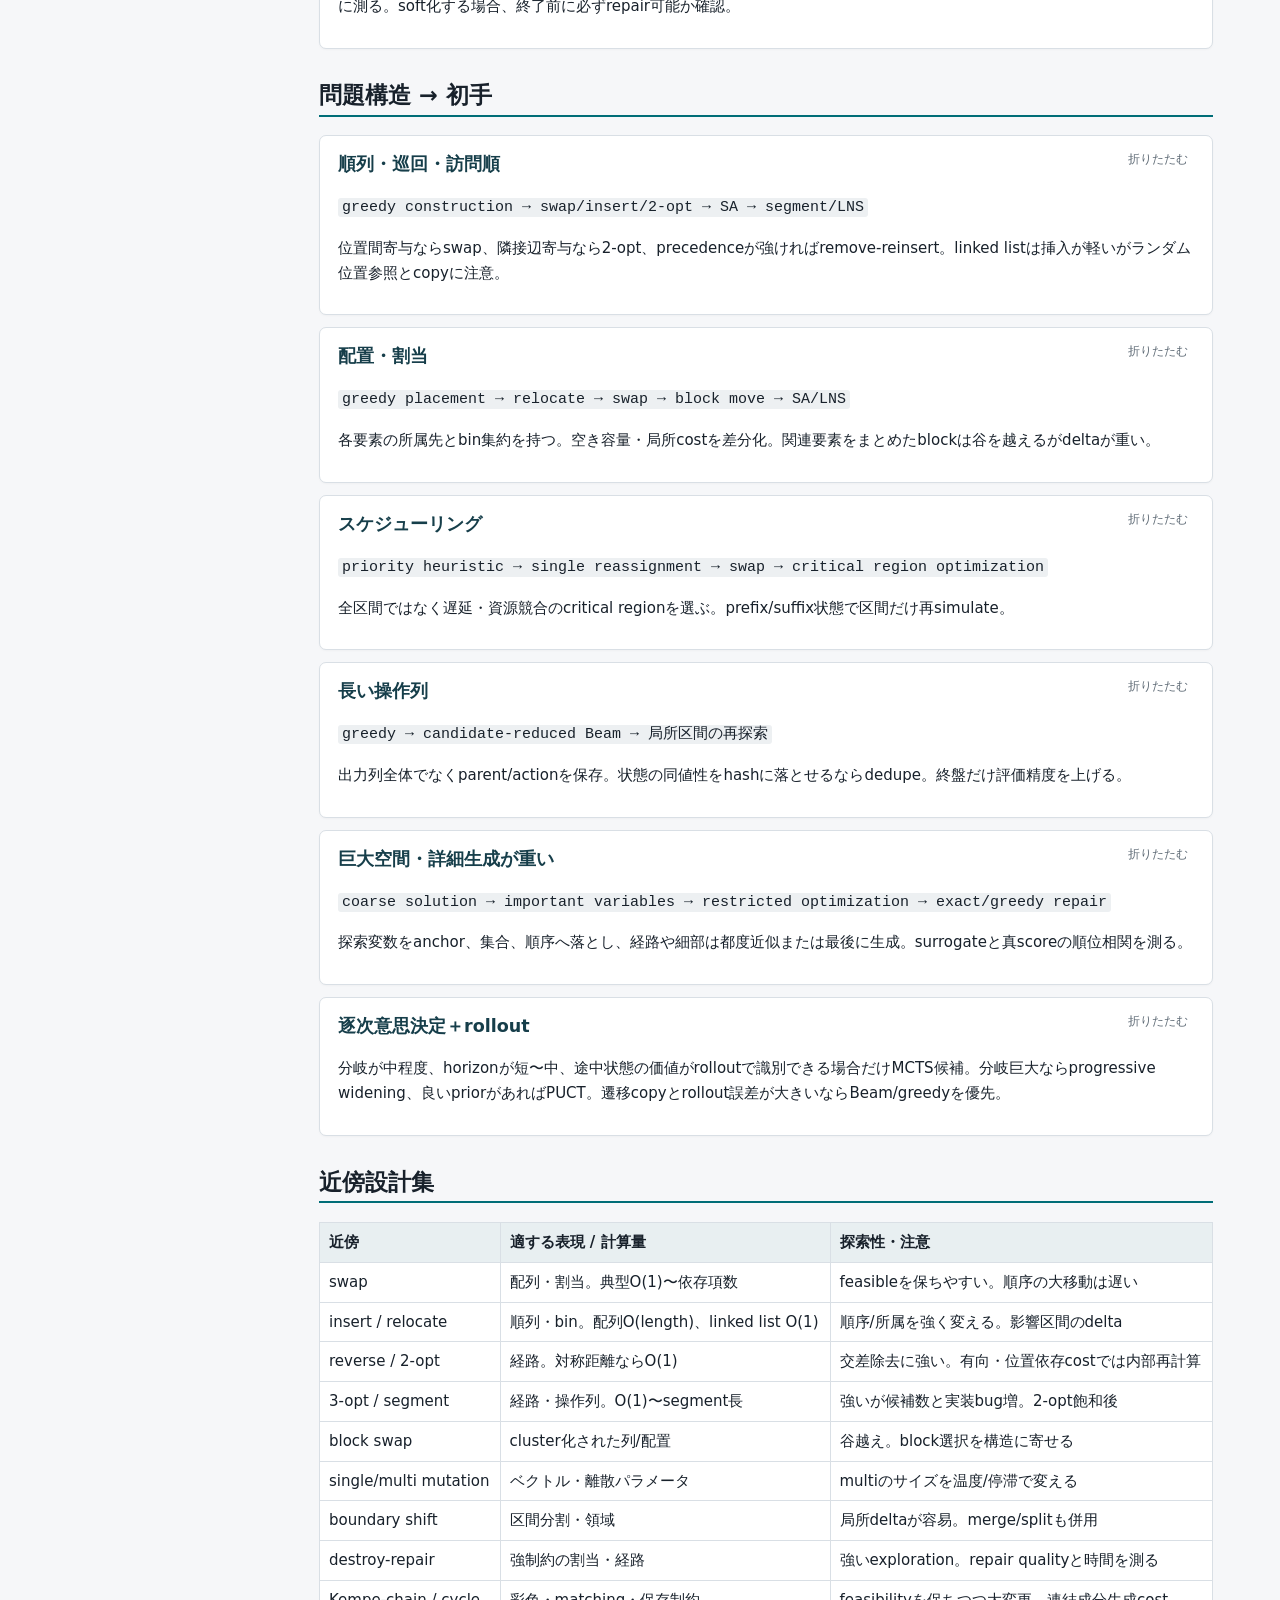
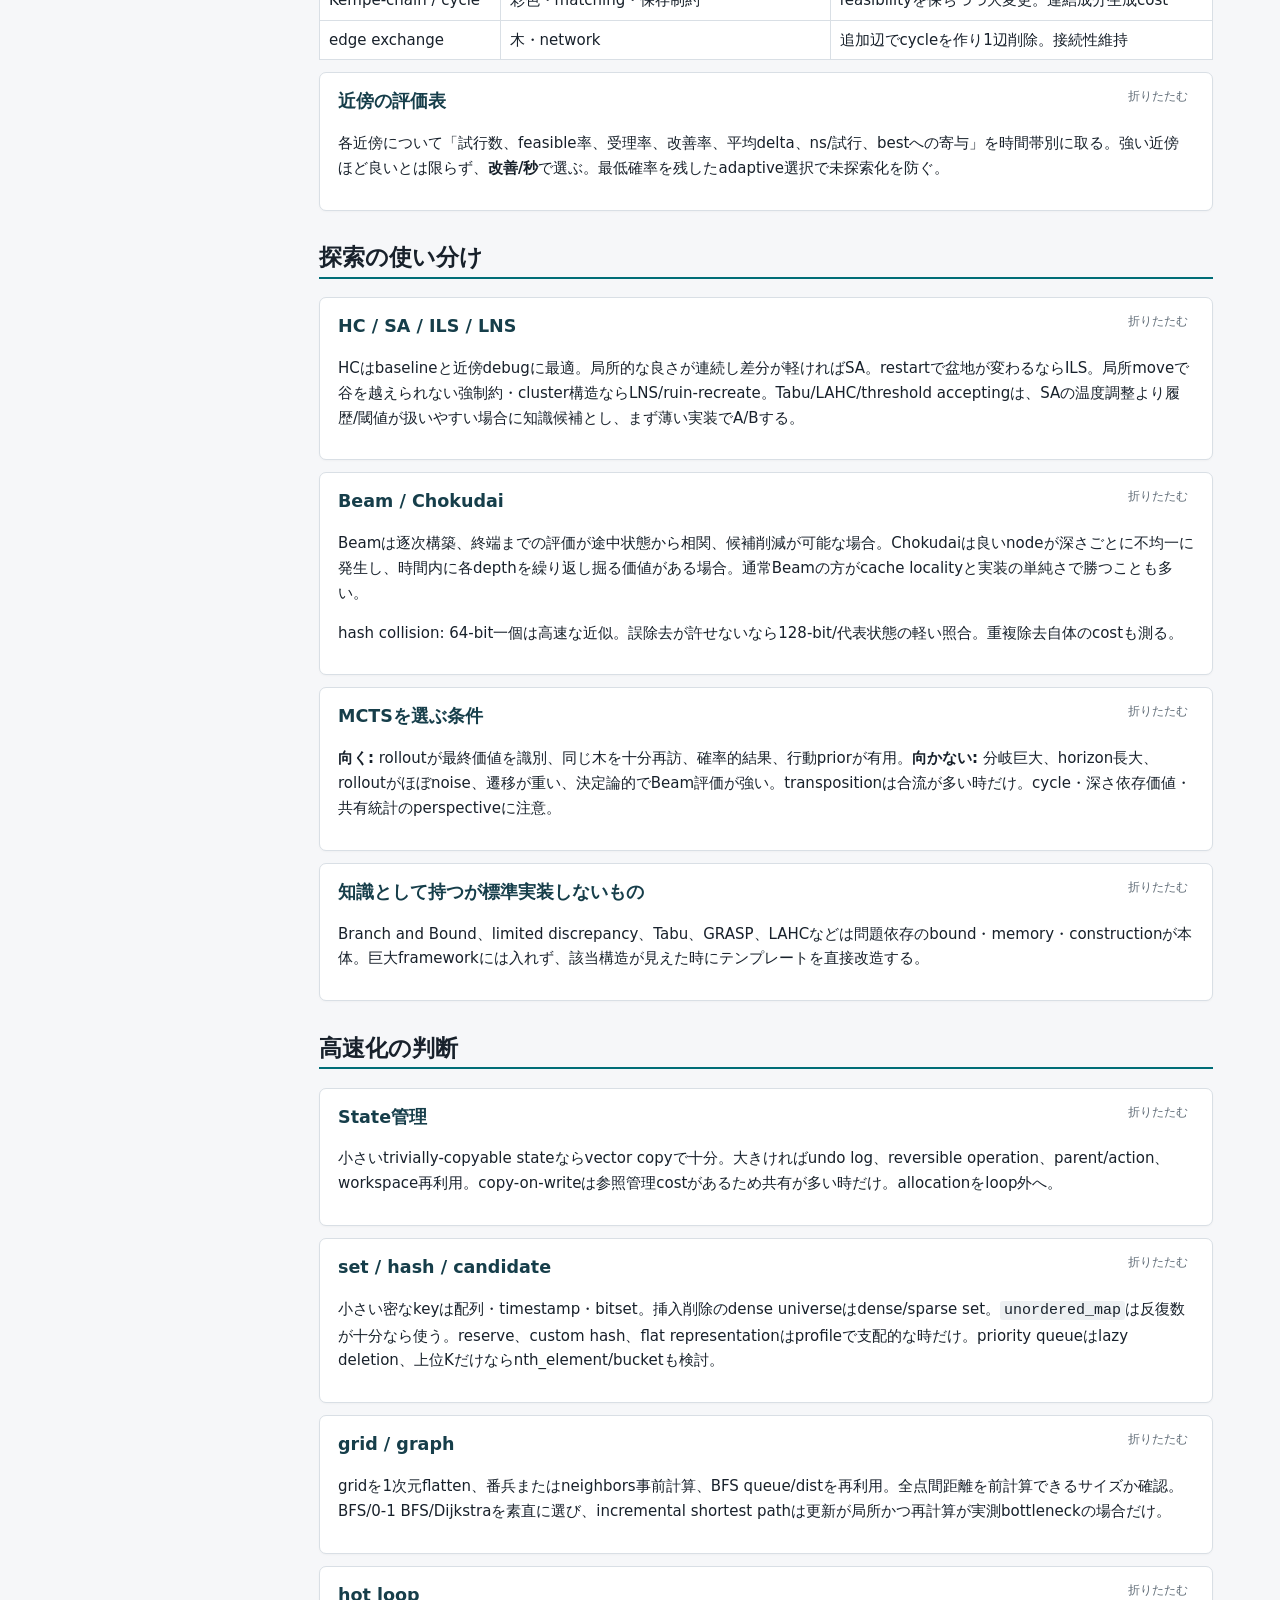
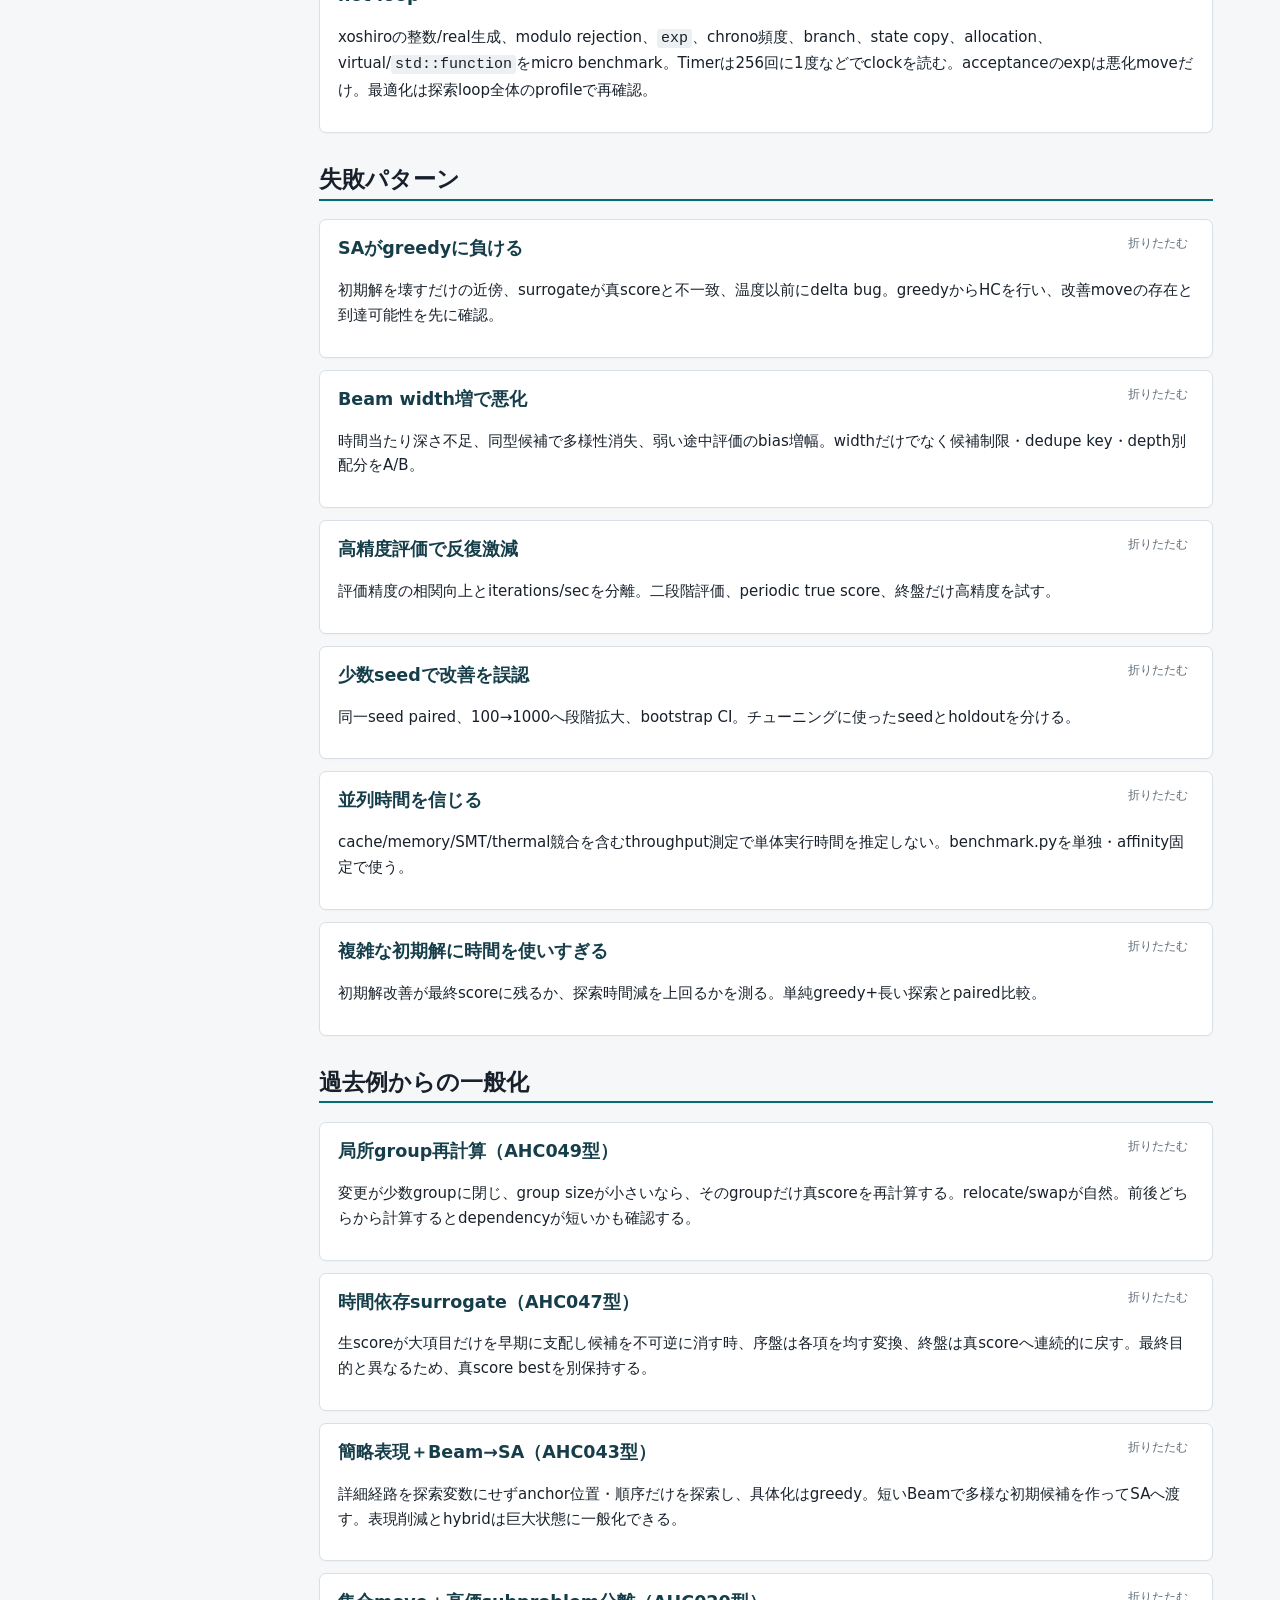
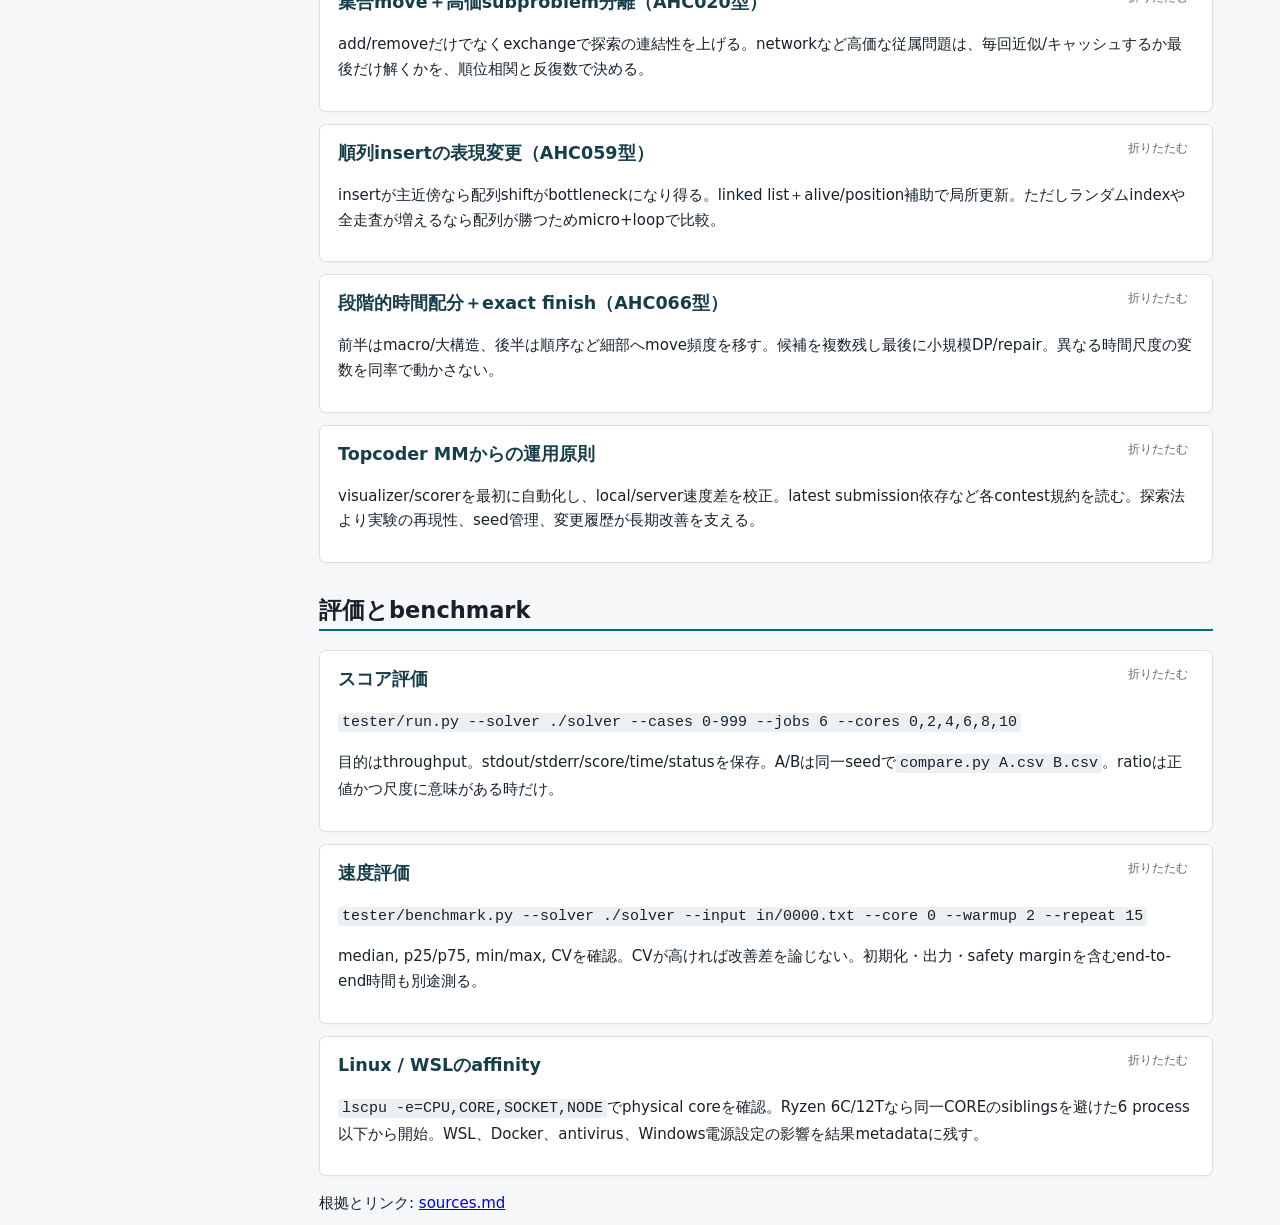
==== commit 4466c76f: "Make toolkit usage and runtime behavior self-explanatory" ====
--- a/handbook/index.html
+++ b/handbook/index.html
@@ -1,7 +1,7 @@
 <!doctype html><html lang="ja"><head><meta charset="utf-8"><meta name="viewport" content="width=device-width,initial-scale=1"><title>AHC Practical Handbook</title><link rel="stylesheet" href="css/style.css"></head><body>
 <header><h1>AHC Practical Handbook</h1><input id="search" type="search" placeholder="症状・構造・手法を検索（/ でフォーカス）"></header>
 <div class="layout"><aside class="sidebar"><nav>
-<a href="#start">開始チェック</a><a href="#decision">Decision Tree</a><a href="#symptoms">症状から探す</a><a href="#patterns">問題構造</a><a href="#neighborhoods">近傍設計</a><a href="#algorithms">探索選択</a><a href="#speed">高速化</a><a href="#failures">失敗パターン</a><a href="#cases">過去例の抽象化</a><a href="#measurement">評価・benchmark</a><a href="library.html">C++ Library Guide</a><a href="techniques.html">AHC Techniques</a><a href="archive.html">Past AHC Archive</a><a href="cheat-sheet.html">印刷用Cheat Sheet</a>
+<a href="start-here.html">最初に読む</a><a href="#start">開始チェック</a><a href="#decision">Decision Tree</a><a href="#symptoms">症状から探す</a><a href="#patterns">問題構造</a><a href="#neighborhoods">近傍設計</a><a href="#algorithms">探索選択</a><a href="#speed">高速化</a><a href="#failures">失敗パターン</a><a href="#cases">過去例の抽象化</a><a href="#measurement">評価・benchmark</a><a href="library.html">C++ Library Guide</a><a href="techniques.html">AHC Techniques</a><a href="archive.html">Past AHC Archive</a><a href="cheat-sheet.html">印刷用Cheat Sheet</a>
 </nav><div class="tags"><button class="tag-filter" data-tag="sa">SA</button><button class="tag-filter" data-tag="beam">Beam</button><button class="tag-filter" data-tag="score">score</button><button class="tag-filter" data-tag="speed">高速化</button><button class="tag-filter" data-tag="representation">表現</button><button class="tag-filter" data-tag="test">検証</button></div></aside><main>
 <p class="lead">目的は手法を思い出すことではなく、<strong>問題の特徴 → 表現 → 初期解 → 探索 → 近傍 → 高速化 → 検証</strong>を短時間でつなぐこと。まず正しいgreedyとscore breakdownを作る。</p>
 <section id="start"><h2>開始チェック</h2>
